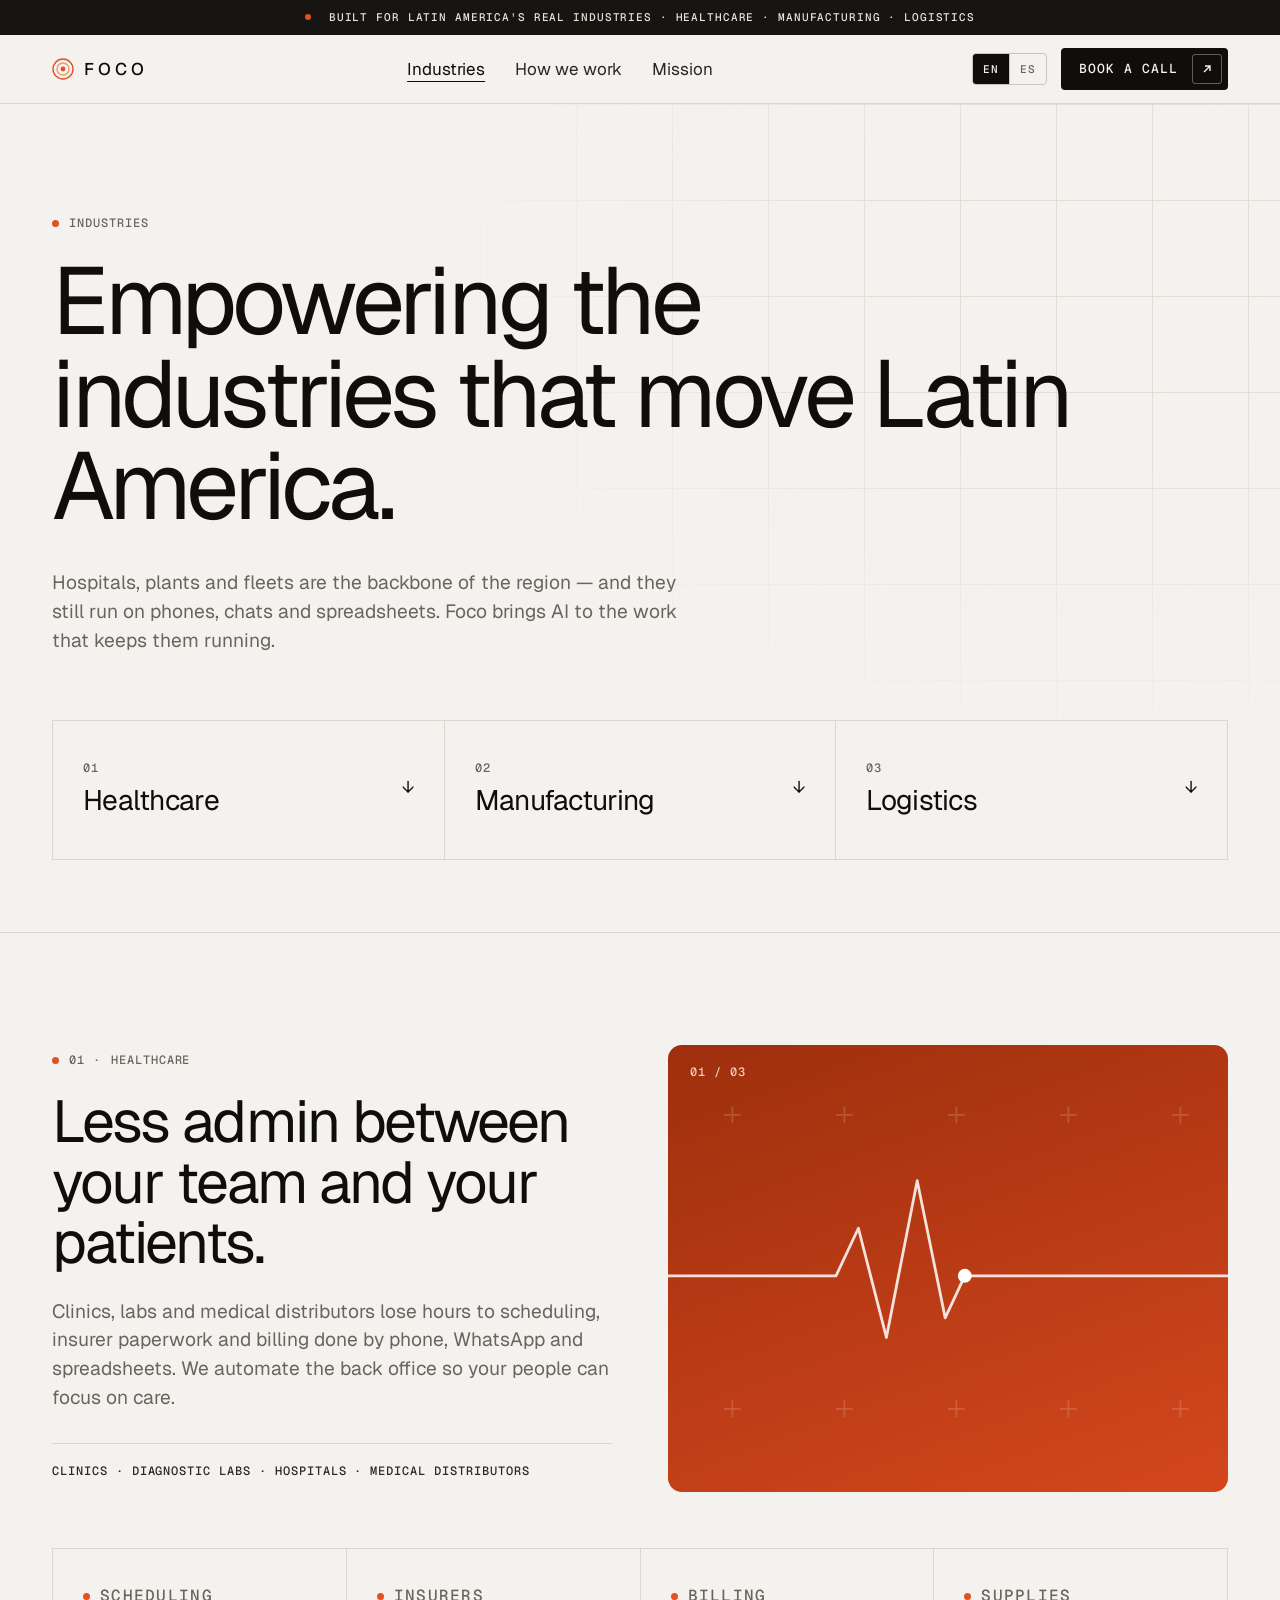
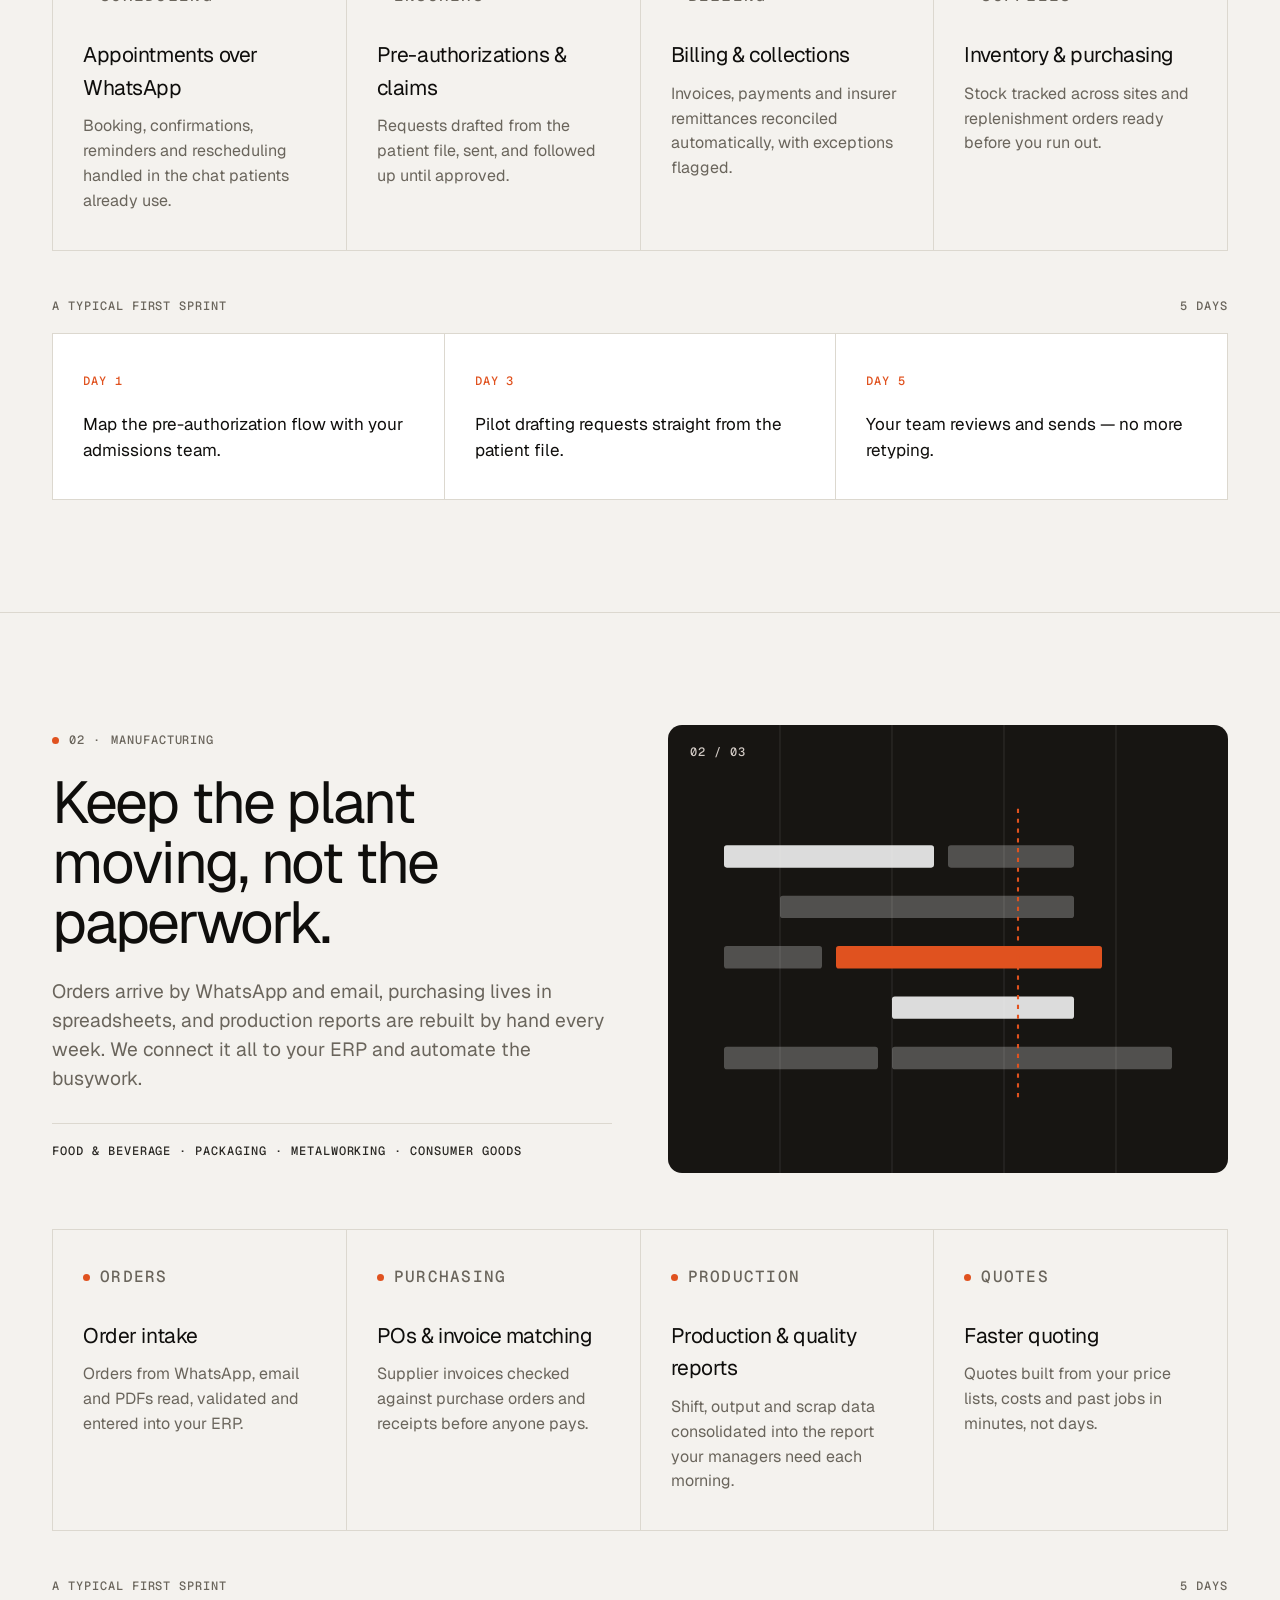
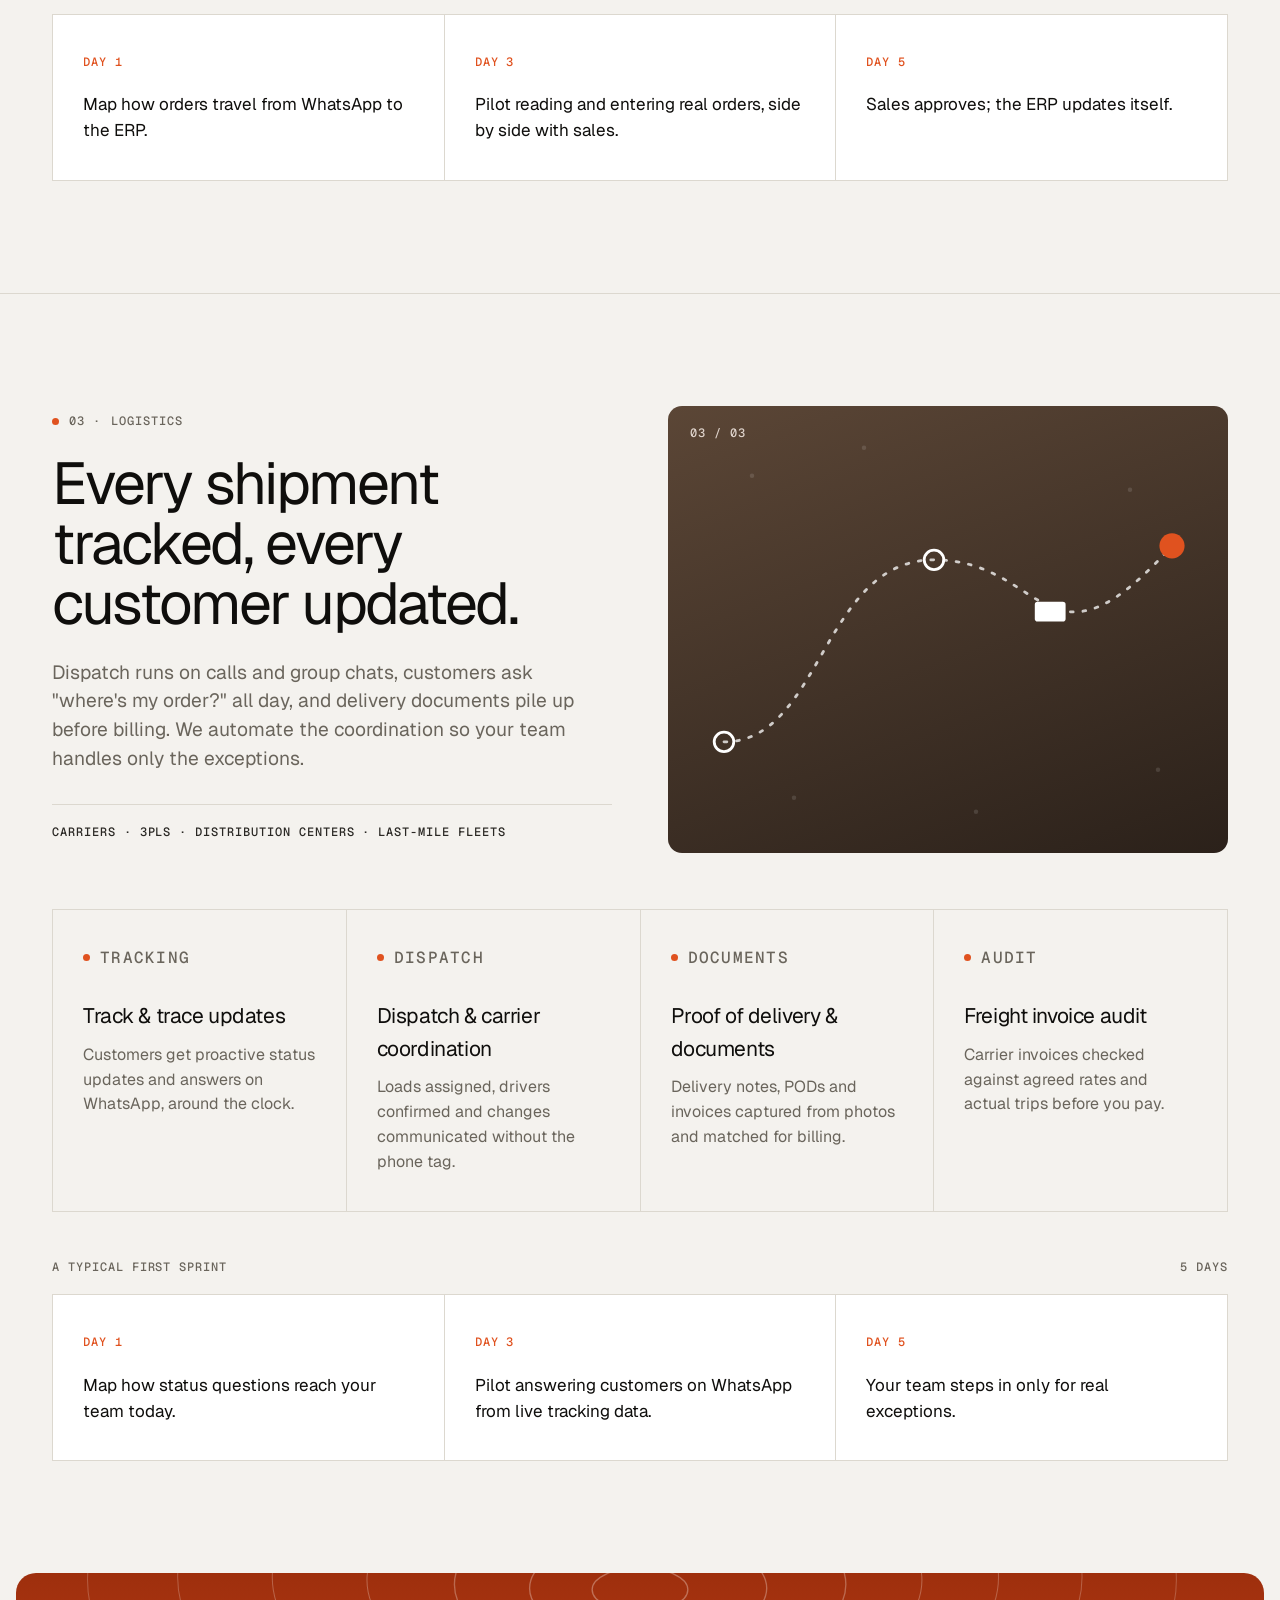
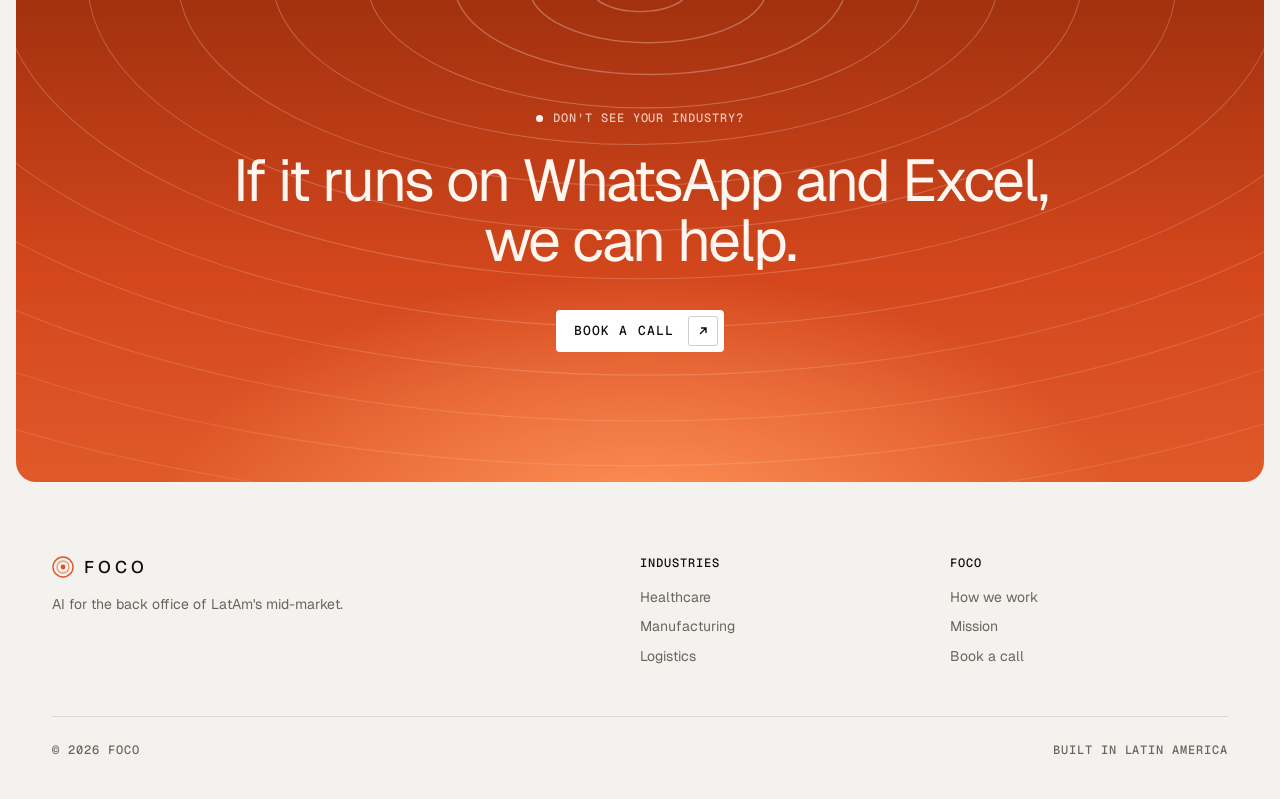
==== industries.html @ 5978b2f1 "Refine landing page design and add Industries page Co-Authored-By: Claude Opus 5.5 <noreply@anthropi" ====
<!doctype html>
<html lang="en" data-lang="en">
<head>
  <meta charset="utf-8">
  <meta name="viewport" content="width=device-width, initial-scale=1">
  <title data-en="Industries — Foco" data-es="Industrias — Foco">Industries — Foco</title>
  <meta name="description"
        data-en="Foco brings AI to the back office of LatAm's healthcare, manufacturing and logistics companies."
        data-es="Foco lleva la IA a la operación de empresas de salud, manufactura y logística en Latinoamérica."
        content="Foco brings AI to the back office of LatAm's healthcare, manufacturing and logistics companies.">
  <link rel="preconnect" href="https://fonts.googleapis.com">
  <link rel="preconnect" href="https://fonts.gstatic.com" crossorigin>
  <link href="https://fonts.googleapis.com/css2?family=Geist:wght@300;400;500;600&family=Geist+Mono:wght@400;500&display=swap" rel="stylesheet">
  <script>
    (function () {
      var lang = null;
      try { lang = localStorage.getItem("foco-lang"); } catch (e) {}
      if (lang !== "en" && lang !== "es") lang = (navigator.language || "").toLowerCase().indexOf("es") === 0 ? "es" : "en";
      document.documentElement.setAttribute("data-lang", lang);
      document.documentElement.setAttribute("lang", lang);
    })();
  </script>
  <link rel="stylesheet" href="styles.css">
  <style>
    .page-hero { position: relative; padding-block: 104px 72px; overflow: hidden; }
    .page-hero .display { max-width: 11em; margin-bottom: 36px; }
    .page-hero .lead { max-width: 34em; }

    .jump { margin-top: 64px; }
    .jump a { text-decoration: none; display: flex; justify-content: space-between; align-items: center; gap: 16px; transition: background .15s ease; }
    .jump a:hover { background: var(--surface); }
    .jump .big { font-size: clamp(22px, 2.2vw, 30px); letter-spacing: -0.025em; }
    .jump .mono { color: var(--muted); }

    .industry { padding-block: 112px; border-top: 1px solid var(--line); }
    .ind-head { display: grid; grid-template-columns: 1fr 1fr; gap: 56px; align-items: stretch; margin-bottom: 56px; }
    .ind-head .lead { margin-top: 26px; max-width: 32em; }
    .ind-head .who { margin-top: 30px; padding-top: 18px; border-top: 1px solid var(--line); color: var(--ink-2); }
    .ind-art { position: relative; min-height: 380px; border-radius: 14px; overflow: hidden; color: var(--on-brand); }
    .ind-art svg { position: absolute; inset: 0; width: 100%; height: 100%; }
    .ind-art .num { position: absolute; left: 22px; top: 18px; opacity: .8; }

    .uses-grid .cell h3 { font-size: 21px; margin-top: 30px; }

    .sprint { margin-top: 28px; }
    .sprint-title { display: flex; justify-content: space-between; align-items: baseline; gap: 16px; padding: 18px 0; color: var(--muted); }
    .sprint .cell { background: var(--surface); }
    .sprint .cell .day { color: var(--accent); }
    .sprint .cell p.step { color: var(--ink); font-size: 17px; margin-top: 18px; }

    @media (max-width: 1000px) {
      .ind-head { grid-template-columns: 1fr; gap: 36px; }
      .ind-art { min-height: 260px; }
      .industry { padding-block: 80px; }
      .page-hero { padding-block: 72px 48px; }
    }
  </style>
</head>
<body>

<div class="announce mono">
  <span class="dot" aria-hidden="true"></span>
  <span data-l="en">Built for Latin America's real industries · Healthcare · Manufacturing · Logistics</span>
  <span data-l="es">Hecho para las industrias reales de Latinoamérica · Salud · Manufactura · Logística</span>
</div>

<header class="site">
  <div class="wrap nav">
    <a class="logo" href="./" aria-label="Foco home">
      <svg width="22" height="22" viewBox="0 0 22 22" aria-hidden="true">
        <circle cx="11" cy="11" r="10" fill="none" stroke="currentColor" stroke-width="1.4"/>
        <circle cx="11" cy="11" r="6" fill="none" stroke="currentColor" stroke-width="1.4" opacity=".55"/>
        <circle cx="11" cy="11" r="2.4" fill="currentColor"/>
      </svg>
      Foco
    </a>
    <nav class="nav-links">
      <a href="industries.html" aria-current="page"><span data-l="en">Industries</span><span data-l="es">Industrias</span></a>
      <a href="./#how"><span data-l="en">How we work</span><span data-l="es">Cómo trabajamos</span></a>
      <a href="./#mission"><span data-l="en">Mission</span><span data-l="es">Misión</span></a>
    </nav>
    <div class="nav-right">
      <div class="lang" role="group" aria-label="Language / Idioma">
        <button type="button" data-set-lang="en" aria-pressed="true">EN</button>
        <button type="button" data-set-lang="es" aria-pressed="false">ES</button>
      </div>
      <a class="btn" href="#contact" data-book>
        <span data-l="en">Book a call</span><span data-l="es">Agendar</span>
        <span class="ic" aria-hidden="true"><svg width="12" height="12" viewBox="0 0 12 12"><path d="M3 9 9 3M4 3h5v5" fill="none" stroke="currentColor" stroke-width="1.4"/></svg></span>
      </a>
    </div>
  </div>
</header>

<main>

  <!-- ================= Hero ================= -->
  <section class="page-hero">
    <div class="gridbg" aria-hidden="true"></div>
    <div class="wrap" style="position:relative">
      <p class="label mono"><span data-l="en">Industries</span><span data-l="es">Industrias</span></p>
      <h1 class="display">
        <span data-l="en">Empowering the industries that move Latin America.</span>
        <span data-l="es">Potenciando las industrias que mueven Latinoamérica.</span>
      </h1>
      <p class="lead">
        <span data-l="en">Hospitals, plants and fleets are the backbone of the region — and they still run on phones, chats and spreadsheets. Foco brings AI to the work that keeps them running.</span>
        <span data-l="es">Hospitales, plantas y flotas son la columna vertebral de la región, y todavía funcionan con teléfonos, chats y planillas. Foco lleva la IA al trabajo que las mantiene en marcha.</span>
      </p>

      <nav class="cells cells-3 jump" aria-label="Industries">
        <a href="#healthcare"><span><span class="mono">01</span><br><span class="big"><span data-l="en">Healthcare</span><span data-l="es">Salud</span></span></span><span aria-hidden="true">↓</span></a>
        <a href="#manufacturing"><span><span class="mono">02</span><br><span class="big"><span data-l="en">Manufacturing</span><span data-l="es">Manufactura</span></span></span><span aria-hidden="true">↓</span></a>
        <a href="#logistics"><span><span class="mono">03</span><br><span class="big"><span data-l="en">Logistics</span><span data-l="es">Logística</span></span></span><span aria-hidden="true">↓</span></a>
      </nav>
    </div>
  </section>

  <!-- ================= 01 Healthcare ================= -->
  <section class="industry" id="healthcare">
    <div class="wrap">
      <div class="ind-head">
        <div>
          <p class="label mono">01 · <span data-l="en">Healthcare</span><span data-l="es">Salud</span></p>
          <h2 class="title">
            <span data-l="en">Less admin between your team and your patients.</span>
            <span data-l="es">Menos trámites entre tu equipo y tus pacientes.</span>
          </h2>
          <p class="lead">
            <span data-l="en">Clinics, labs and medical distributors lose hours to scheduling, insurer paperwork and billing done by phone, WhatsApp and spreadsheets. We automate the back office so your people can focus on care.</span>
            <span data-l="es">Clínicas, laboratorios y distribuidores médicos pierden horas en agendamiento, trámites con aseguradoras y facturación por teléfono, WhatsApp y planillas. Automatizamos la operación para que tu gente se enfoque en atender.</span>
          </p>
          <p class="who mono"><span data-l="en">Clinics · Diagnostic labs · Hospitals · Medical distributors</span><span data-l="es">Clínicas · Laboratorios · Hospitales · Distribuidores médicos</span></p>
        </div>
        <div class="ind-art t-ember">
          <svg viewBox="0 0 400 340" preserveAspectRatio="xMidYMid slice" aria-hidden="true">
            <g stroke="#fff" stroke-opacity=".16" stroke-width="1.2">
              <path d="M40 60h12M46 54v12M120 60h12M126 54v12M200 60h12M206 54v12M280 60h12M286 54v12M360 60h12M366 54v12"/>
              <path d="M40 270h12M46 264v12M120 270h12M126 264v12M200 270h12M206 264v12M280 270h12M286 264v12M360 270h12M366 264v12"/>
            </g>
            <path d="M0 175h120l16-34 20 78 22-112 20 98 14-30h188" fill="none" stroke="#fff" stroke-opacity=".85" stroke-width="2" stroke-linejoin="round"/>
            <circle cx="212" cy="175" r="5" fill="#fff"/>
          </svg>
          <span class="num mono">01 / 03</span>
        </div>
      </div>

      <div class="cells cells-4 uses-grid">
        <div class="cell">
          <p class="label mono"><span data-l="en">Scheduling</span><span data-l="es">Agendamiento</span></p>
          <h3><span data-l="en">Appointments over WhatsApp</span><span data-l="es">Citas por WhatsApp</span></h3>
          <p><span data-l="en">Booking, confirmations, reminders and rescheduling handled in the chat patients already use.</span><span data-l="es">Reservas, confirmaciones, recordatorios y reagendamientos en el chat que tus pacientes ya usan.</span></p>
        </div>
        <div class="cell">
          <p class="label mono"><span data-l="en">Insurers</span><span data-l="es">Aseguradoras</span></p>
          <h3><span data-l="en">Pre-authorizations &amp; claims</span><span data-l="es">Autorizaciones y reclamos</span></h3>
          <p><span data-l="en">Requests drafted from the patient file, sent, and followed up until approved.</span><span data-l="es">Solicitudes armadas desde la ficha del paciente, enviadas y con seguimiento hasta su aprobación.</span></p>
        </div>
        <div class="cell">
          <p class="label mono"><span data-l="en">Billing</span><span data-l="es">Facturación</span></p>
          <h3><span data-l="en">Billing &amp; collections</span><span data-l="es">Facturación y cobranza</span></h3>
          <p><span data-l="en">Invoices, payments and insurer remittances reconciled automatically, with exceptions flagged.</span><span data-l="es">Facturas, pagos y liquidaciones de aseguradoras conciliadas automáticamente, con las excepciones marcadas.</span></p>
        </div>
        <div class="cell">
          <p class="label mono"><span data-l="en">Supplies</span><span data-l="es">Insumos</span></p>
          <h3><span data-l="en">Inventory &amp; purchasing</span><span data-l="es">Inventario y compras</span></h3>
          <p><span data-l="en">Stock tracked across sites and replenishment orders ready before you run out.</span><span data-l="es">Stock controlado entre sedes y órdenes de reposición listas antes de quedarte sin insumos.</span></p>
        </div>
      </div>

      <div class="sprint">
        <div class="sprint-title mono"><span><span data-l="en">A typical first sprint</span><span data-l="es">Un primer sprint típico</span></span><span><span data-l="en">5 days</span><span data-l="es">5 días</span></span></div>
        <div class="cells cells-3">
          <div class="cell"><span class="day mono"><span data-l="en">Day 1</span><span data-l="es">Día 1</span></span><p class="step"><span data-l="en">Map the pre-authorization flow with your admissions team.</span><span data-l="es">Mapeamos el flujo de autorizaciones con tu equipo de admisión.</span></p></div>
          <div class="cell"><span class="day mono"><span data-l="en">Day 3</span><span data-l="es">Día 3</span></span><p class="step"><span data-l="en">Pilot drafting requests straight from the patient file.</span><span data-l="es">Piloto que arma las solicitudes directo desde la ficha.</span></p></div>
          <div class="cell"><span class="day mono"><span data-l="en">Day 5</span><span data-l="es">Día 5</span></span><p class="step"><span data-l="en">Your team reviews and sends — no more retyping.</span><span data-l="es">Tu equipo revisa y envía, sin volver a digitar.</span></p></div>
        </div>
      </div>
    </div>
  </section>

  <!-- ================= 02 Manufacturing ================= -->
  <section class="industry" id="manufacturing">
    <div class="wrap">
      <div class="ind-head">
        <div>
          <p class="label mono">02 · <span data-l="en">Manufacturing</span><span data-l="es">Manufactura</span></p>
          <h2 class="title">
            <span data-l="en">Keep the plant moving, not the paperwork.</span>
            <span data-l="es">Que se mueva la planta, no el papeleo.</span>
          </h2>
          <p class="lead">
            <span data-l="en">Orders arrive by WhatsApp and email, purchasing lives in spreadsheets, and production reports are rebuilt by hand every week. We connect it all to your ERP and automate the busywork.</span>
            <span data-l="es">Los pedidos llegan por WhatsApp y correo, las compras viven en planillas y los reportes de producción se rehacen a mano cada semana. Conectamos todo con tu ERP y automatizamos el trabajo repetitivo.</span>
          </p>
          <p class="who mono"><span data-l="en">Food &amp; beverage · Packaging · Metalworking · Consumer goods</span><span data-l="es">Alimentos y bebidas · Envases · Metalmecánica · Consumo masivo</span></p>
        </div>
        <div class="ind-art t-ink">
          <svg viewBox="0 0 400 340" preserveAspectRatio="xMidYMid slice" aria-hidden="true">
            <g stroke="#fff" stroke-opacity=".08"><path d="M80 0v340M160 0v340M240 0v340M320 0v340"/></g>
            <g fill="#fff">
              <rect x="40" y="96" width="150" height="16" rx="2" fill-opacity=".85"/>
              <rect x="200" y="96" width="90" height="16" rx="2" fill-opacity=".25"/>
              <rect x="80" y="132" width="210" height="16" rx="2" fill-opacity=".25"/>
              <rect x="40" y="168" width="70" height="16" rx="2" fill-opacity=".25"/>
              <rect x="120" y="168" width="190" height="16" rx="2" fill="#e0521f"/>
              <rect x="160" y="204" width="130" height="16" rx="2" fill-opacity=".85"/>
              <rect x="40" y="240" width="110" height="16" rx="2" fill-opacity=".25"/>
              <rect x="160" y="240" width="200" height="16" rx="2" fill-opacity=".25"/>
            </g>
            <path d="M250 70v210" stroke="#e0521f" stroke-width="1.5" stroke-dasharray="3 4"/>
          </svg>
          <span class="num mono">02 / 03</span>
        </div>
      </div>

      <div class="cells cells-4 uses-grid">
        <div class="cell">
          <p class="label mono"><span data-l="en">Orders</span><span data-l="es">Pedidos</span></p>
          <h3><span data-l="en">Order intake</span><span data-l="es">Toma de pedidos</span></h3>
          <p><span data-l="en">Orders from WhatsApp, email and PDFs read, validated and entered into your ERP.</span><span data-l="es">Pedidos de WhatsApp, correo y PDF leídos, validados e ingresados a tu ERP.</span></p>
        </div>
        <div class="cell">
          <p class="label mono"><span data-l="en">Purchasing</span><span data-l="es">Compras</span></p>
          <h3><span data-l="en">POs &amp; invoice matching</span><span data-l="es">Órdenes de compra y facturas</span></h3>
          <p><span data-l="en">Supplier invoices checked against purchase orders and receipts before anyone pays.</span><span data-l="es">Facturas de proveedores cruzadas con órdenes de compra y recepciones antes de pagar.</span></p>
        </div>
        <div class="cell">
          <p class="label mono"><span data-l="en">Production</span><span data-l="es">Producción</span></p>
          <h3><span data-l="en">Production &amp; quality reports</span><span data-l="es">Reportes de producción y calidad</span></h3>
          <p><span data-l="en">Shift, output and scrap data consolidated into the report your managers need each morning.</span><span data-l="es">Datos de turnos, producción y mermas consolidados en el reporte que tus gerentes necesitan cada mañana.</span></p>
        </div>
        <div class="cell">
          <p class="label mono"><span data-l="en">Quotes</span><span data-l="es">Cotizaciones</span></p>
          <h3><span data-l="en">Faster quoting</span><span data-l="es">Cotizaciones más rápidas</span></h3>
          <p><span data-l="en">Quotes built from your price lists, costs and past jobs in minutes, not days.</span><span data-l="es">Cotizaciones armadas con tus listas de precios, costos y trabajos anteriores en minutos, no días.</span></p>
        </div>
      </div>

      <div class="sprint">
        <div class="sprint-title mono"><span><span data-l="en">A typical first sprint</span><span data-l="es">Un primer sprint típico</span></span><span><span data-l="en">5 days</span><span data-l="es">5 días</span></span></div>
        <div class="cells cells-3">
          <div class="cell"><span class="day mono"><span data-l="en">Day 1</span><span data-l="es">Día 1</span></span><p class="step"><span data-l="en">Map how orders travel from WhatsApp to the ERP.</span><span data-l="es">Mapeamos cómo viajan los pedidos de WhatsApp al ERP.</span></p></div>
          <div class="cell"><span class="day mono"><span data-l="en">Day 3</span><span data-l="es">Día 3</span></span><p class="step"><span data-l="en">Pilot reading and entering real orders, side by side with sales.</span><span data-l="es">Piloto leyendo e ingresando pedidos reales, junto al equipo comercial.</span></p></div>
          <div class="cell"><span class="day mono"><span data-l="en">Day 5</span><span data-l="es">Día 5</span></span><p class="step"><span data-l="en">Sales approves; the ERP updates itself.</span><span data-l="es">Ventas aprueba y el ERP se actualiza solo.</span></p></div>
        </div>
      </div>
    </div>
  </section>

  <!-- ================= 03 Logistics ================= -->
  <section class="industry" id="logistics">
    <div class="wrap">
      <div class="ind-head">
        <div>
          <p class="label mono">03 · <span data-l="en">Logistics</span><span data-l="es">Logística</span></p>
          <h2 class="title">
            <span data-l="en">Every shipment tracked, every customer updated.</span>
            <span data-l="es">Cada envío con seguimiento, cada cliente informado.</span>
          </h2>
          <p class="lead">
            <span data-l="en">Dispatch runs on calls and group chats, customers ask "where's my order?" all day, and delivery documents pile up before billing. We automate the coordination so your team handles only the exceptions.</span>
            <span data-l="es">El despacho funciona con llamadas y grupos de chat, los clientes preguntan todo el día «¿dónde está mi pedido?» y los documentos de entrega se acumulan antes de facturar. Automatizamos la coordinación para que tu equipo se ocupe solo de las excepciones.</span>
          </p>
          <p class="who mono"><span data-l="en">Carriers · 3PLs · Distribution centers · Last-mile fleets</span><span data-l="es">Transportistas · Operadores 3PL · Centros de distribución · Última milla</span></p>
        </div>
        <div class="ind-art t-sand">
          <svg viewBox="0 0 400 340" preserveAspectRatio="xMidYMid slice" aria-hidden="true">
            <g fill="#fff" fill-opacity=".12">
              <circle cx="60" cy="60" r="1.6"/><circle cx="140" cy="40" r="1.6"/><circle cx="330" cy="70" r="1.6"/><circle cx="90" cy="290" r="1.6"/><circle cx="350" cy="270" r="1.6"/><circle cx="220" cy="300" r="1.6"/>
            </g>
            <path d="M40 250C110 250 110 120 190 120S270 210 360 110" fill="none" stroke="#fff" stroke-opacity=".75" stroke-width="2" stroke-dasharray="2 7" stroke-linecap="round"/>
            <circle cx="40" cy="250" r="7" fill="none" stroke="#fff" stroke-width="2"/>
            <circle cx="190" cy="120" r="7" fill="none" stroke="#fff" stroke-width="2"/>
            <circle cx="360" cy="110" r="9" fill="#e0521f"/>
            <rect x="262" y="150" width="22" height="14" rx="2" fill="#fff"/>
          </svg>
          <span class="num mono">03 / 03</span>
        </div>
      </div>

      <div class="cells cells-4 uses-grid">
        <div class="cell">
          <p class="label mono"><span data-l="en">Tracking</span><span data-l="es">Seguimiento</span></p>
          <h3><span data-l="en">Track &amp; trace updates</span><span data-l="es">Seguimiento de envíos</span></h3>
          <p><span data-l="en">Customers get proactive status updates and answers on WhatsApp, around the clock.</span><span data-l="es">Tus clientes reciben avisos de estado y respuestas por WhatsApp, a toda hora.</span></p>
        </div>
        <div class="cell">
          <p class="label mono"><span data-l="en">Dispatch</span><span data-l="es">Despacho</span></p>
          <h3><span data-l="en">Dispatch &amp; carrier coordination</span><span data-l="es">Despacho y coordinación</span></h3>
          <p><span data-l="en">Loads assigned, drivers confirmed and changes communicated without the phone tag.</span><span data-l="es">Cargas asignadas, conductores confirmados y cambios comunicados sin perseguir a nadie por teléfono.</span></p>
        </div>
        <div class="cell">
          <p class="label mono"><span data-l="en">Documents</span><span data-l="es">Documentos</span></p>
          <h3><span data-l="en">Proof of delivery &amp; documents</span><span data-l="es">Comprobantes y documentos</span></h3>
          <p><span data-l="en">Delivery notes, PODs and invoices captured from photos and matched for billing.</span><span data-l="es">Guías, comprobantes de entrega y facturas capturados desde fotos y cruzados para facturar.</span></p>
        </div>
        <div class="cell">
          <p class="label mono"><span data-l="en">Audit</span><span data-l="es">Auditoría</span></p>
          <h3><span data-l="en">Freight invoice audit</span><span data-l="es">Auditoría de fletes</span></h3>
          <p><span data-l="en">Carrier invoices checked against agreed rates and actual trips before you pay.</span><span data-l="es">Facturas de transportistas revisadas contra tarifas acordadas y viajes reales antes de pagar.</span></p>
        </div>
      </div>

      <div class="sprint">
        <div class="sprint-title mono"><span><span data-l="en">A typical first sprint</span><span data-l="es">Un primer sprint típico</span></span><span><span data-l="en">5 days</span><span data-l="es">5 días</span></span></div>
        <div class="cells cells-3">
          <div class="cell"><span class="day mono"><span data-l="en">Day 1</span><span data-l="es">Día 1</span></span><p class="step"><span data-l="en">Map how status questions reach your team today.</span><span data-l="es">Mapeamos cómo llegan hoy las consultas de estado a tu equipo.</span></p></div>
          <div class="cell"><span class="day mono"><span data-l="en">Day 3</span><span data-l="es">Día 3</span></span><p class="step"><span data-l="en">Pilot answering customers on WhatsApp from live tracking data.</span><span data-l="es">Piloto respondiendo a clientes por WhatsApp con datos de seguimiento en vivo.</span></p></div>
          <div class="cell"><span class="day mono"><span data-l="en">Day 5</span><span data-l="es">Día 5</span></span><p class="step"><span data-l="en">Your team steps in only for real exceptions.</span><span data-l="es">Tu equipo solo interviene en las excepciones reales.</span></p></div>
        </div>
      </div>
    </div>
  </section>

  <!-- ================= CTA ================= -->
  <div class="closing">
    <section class="stage" id="contact">
      <svg class="contours" viewBox="0 0 1200 700" preserveAspectRatio="xMidYMin slice" aria-hidden="true" data-contours="600,10"></svg>
      <div class="wrap closing-inner">
        <p class="label mono"><span data-l="en">Don't see your industry?</span><span data-l="es">¿No ves tu industria?</span></p>
        <h2 class="title">
          <span data-l="en">If it runs on WhatsApp and Excel, we can help.</span>
          <span data-l="es">Si funciona con WhatsApp y Excel, podemos ayudar.</span>
        </h2>
        <a class="btn btn-light" href="#contact" data-book>
          <span data-l="en">Book a call</span><span data-l="es">Agenda una llamada</span>
          <span class="ic" aria-hidden="true"><svg width="12" height="12" viewBox="0 0 12 12"><path d="M3 9 9 3M4 3h5v5" fill="none" stroke="currentColor" stroke-width="1.4"/></svg></span>
        </a>
      </div>
    </section>
  </div>
</main>

<footer class="site">
  <div class="wrap">
    <div class="foot-grid">
      <div>
        <a class="logo" href="./" aria-label="Foco home">
          <svg width="22" height="22" viewBox="0 0 22 22" aria-hidden="true"><circle cx="11" cy="11" r="10" fill="none" stroke="currentColor" stroke-width="1.4"/><circle cx="11" cy="11" r="6" fill="none" stroke="currentColor" stroke-width="1.4" opacity=".55"/><circle cx="11" cy="11" r="2.4" fill="currentColor"/></svg>
          <span style="color:var(--ink)">Foco</span>
        </a>
        <p><span data-l="en">AI for the back office of LatAm's mid-market.</span><span data-l="es">IA para la operación de la empresa mediana latinoamericana.</span></p>
      </div>
      <div>
        <h4 class="mono"><span data-l="en">Industries</span><span data-l="es">Industrias</span></h4>
        <ul>
          <li><a href="#healthcare"><span data-l="en">Healthcare</span><span data-l="es">Salud</span></a></li>
          <li><a href="#manufacturing"><span data-l="en">Manufacturing</span><span data-l="es">Manufactura</span></a></li>
          <li><a href="#logistics"><span data-l="en">Logistics</span><span data-l="es">Logística</span></a></li>
        </ul>
      </div>
      <div>
        <h4 class="mono">Foco</h4>
        <ul>
          <li><a href="./#how"><span data-l="en">How we work</span><span data-l="es">Cómo trabajamos</span></a></li>
          <li><a href="./#mission"><span data-l="en">Mission</span><span data-l="es">Misión</span></a></li>
          <li><a href="#contact" data-book><span data-l="en">Book a call</span><span data-l="es">Agendar llamada</span></a></li>
        </ul>
      </div>
    </div>
    <div class="foot-bottom mono">
      <span>© <span id="year">2026</span> Foco</span>
      <span><span data-l="en">Built in Latin America</span><span data-l="es">Hecho en Latinoamérica</span></span>
    </div>
  </div>
</footer>

<script src="site.js"></script>
</body>
</html>
---- styles.css ----
/* ==========================================================================
   Foco — shared styles
   ========================================================================== */

:root {
  --bg: #f4f2ee;
  --bg-2: #ebe8e2;
  --surface: #ffffff;
  --ink: #0f0e0c;
  --ink-2: #2a2824;
  --muted: #6a655c;
  --faint: #a9a399;
  --line: #dcd8cf;
  --line-strong: #c9c4b9;
  --accent: #e0521f;
  --ok: #1f8a5b;
  --pilot: #b7791f;

  /* Brand band — identical in light and dark */
  --brand: #d4471d;
  --brand-deep: #9e2f0d;
  --brand-glow: #ff9157;
  --on-brand: #fff6f0;
  --on-brand-muted: rgba(255, 246, 240, 0.76);

  --tile-ink: #171512;
  --tile-sand: #d9cfc0;

  --max: 1240px;
  --radius: 20px;
  --mono: "Geist Mono", ui-monospace, SFMono-Regular, Menlo, monospace;
  --sans: "Geist", system-ui, -apple-system, "Segoe UI", sans-serif;
}
@media (prefers-color-scheme: dark) {
  :root:not([data-theme="light"]) {
    --bg: #0d0c0b;
    --bg-2: #161513;
    --surface: #181715;
    --ink: #f3f0ea;
    --ink-2: #d6d1c8;
    --muted: #a19b90;
    --faint: #6a655c;
    --line: #2a2825;
    --line-strong: #3a3733;
    --accent: #ff6a3d;
    --ok: #4cc38a;
    --pilot: #e0a64a;
    --tile-sand: #3a332b;
  }
}
:root[data-theme="dark"] {
  --bg: #0d0c0b;
  --bg-2: #161513;
  --surface: #181715;
  --ink: #f3f0ea;
  --ink-2: #d6d1c8;
  --muted: #a19b90;
  --faint: #6a655c;
  --line: #2a2825;
  --line-strong: #3a3733;
  --accent: #ff6a3d;
  --ok: #4cc38a;
  --pilot: #e0a64a;
  --tile-sand: #3a332b;
}

/* Language switching: show only the active language. */
html[data-lang="en"] [data-l="es"],
html[data-lang="es"] [data-l="en"] { display: none !important; }

* { box-sizing: border-box; }
html { -webkit-text-size-adjust: 100%; scroll-behavior: smooth; scroll-padding-top: 80px; }
@media (prefers-reduced-motion: reduce) { html { scroll-behavior: auto; } }
body {
  margin: 0;
  background: var(--bg);
  color: var(--ink);
  font-family: var(--sans);
  font-size: 17px;
  line-height: 1.55;
  -webkit-font-smoothing: antialiased;
  text-rendering: optimizeLegibility;
}
a { color: inherit; }
img, svg { display: block; }
.wrap { max-width: var(--max); margin: 0 auto; padding-inline: 32px; }
a:focus-visible, button:focus-visible { outline: 2px solid var(--accent); outline-offset: 3px; }

/* ---------- Type primitives ---------- */
.mono {
  font-family: var(--mono); font-size: 12px; font-weight: 500;
  letter-spacing: 0.08em; text-transform: uppercase;
}
.label { display: inline-flex; align-items: center; gap: 10px; color: var(--muted); margin: 0 0 22px; }
.label::before { content: ""; width: 7px; height: 7px; border-radius: 50%; background: var(--accent); flex-shrink: 0; }
.display {
  font-weight: 400; letter-spacing: -0.045em; line-height: 0.98;
  font-size: clamp(46px, 7.4vw, 104px); margin: 0;
}
h2.title {
  font-weight: 400; letter-spacing: -0.035em; line-height: 1.02;
  font-size: clamp(34px, 4.6vw, 62px); margin: 0;
}
.lead { font-size: clamp(17px, 1.5vw, 20px); color: var(--muted); line-height: 1.5; margin: 0; }

/* ---------- Buttons ---------- */
.btn {
  display: inline-flex; align-items: center; gap: 14px;
  font-family: var(--mono); font-size: 13px; font-weight: 500; letter-spacing: 0.08em; text-transform: uppercase;
  text-decoration: none; white-space: nowrap;
  background: var(--ink); color: var(--bg);
  padding: 6px 6px 6px 18px; border-radius: 4px;
  transition: background .15s ease, transform .15s ease;
}
.btn .ic {
  display: grid; place-items: center; width: 30px; height: 30px; border-radius: 3px;
  border: 1px solid color-mix(in srgb, var(--bg) 35%, transparent);
}
.btn:hover { transform: translateY(-1px); }
.btn-light { background: #fff; color: #0f0e0c; }
.btn-light .ic { border-color: rgba(15, 14, 12, .2); }
.btn-ghost {
  background: transparent; color: var(--ink); border: 1px solid var(--line-strong);
  padding: 11px 18px;
}
.btn-ghost:hover { border-color: var(--ink); }
@media (prefers-reduced-motion: reduce) { .btn { transition: none; } }

/* ---------- Announcement + header ---------- */
.announce { background: var(--tile-ink); color: #e9e4db; text-align: center; padding: 9px 16px; font-size: 11px; }
.announce .dot { display: inline-block; width: 6px; height: 6px; border-radius: 50%; background: var(--accent); margin-right: 10px; vertical-align: 1px; }

header.site {
  position: sticky; top: 0; z-index: 50;
  background: color-mix(in srgb, var(--bg) 86%, transparent);
  backdrop-filter: saturate(1.4) blur(12px); -webkit-backdrop-filter: saturate(1.4) blur(12px);
  border-bottom: 1px solid var(--line);
}
.nav { display: flex; align-items: center; justify-content: space-between; height: 68px; gap: 20px; }
.logo { display: flex; align-items: center; gap: 10px; text-decoration: none; font-weight: 500; font-size: 17px; letter-spacing: 0.24em; text-transform: uppercase; }
.logo svg { color: var(--accent); flex-shrink: 0; }
.nav-links { display: flex; gap: 30px; }
.nav-links a { text-decoration: none; color: var(--ink-2); }
.nav-links a:hover, .nav-links a[aria-current="page"] { color: var(--ink); }
.nav-links a[aria-current="page"] { text-decoration: underline; text-underline-offset: 6px; text-decoration-thickness: 1px; }
.nav-right { display: flex; align-items: center; gap: 14px; }
.lang { display: inline-flex; border: 1px solid var(--line-strong); border-radius: 4px; overflow: hidden; }
.lang button {
  font-family: var(--mono); font-size: 11px; font-weight: 500; letter-spacing: .08em;
  border: 0; background: transparent; color: var(--muted); padding: 8px 10px; cursor: pointer;
}
.lang button + button { border-left: 1px solid var(--line-strong); }
.lang button[aria-pressed="true"] { background: var(--ink); color: var(--bg); }

/* ---------- Hairline grid background ---------- */
.gridbg {
  position: absolute; inset: 0; pointer-events: none;
  background-image:
    linear-gradient(to right, var(--line) 1px, transparent 1px),
    linear-gradient(to bottom, var(--line) 1px, transparent 1px);
  background-size: 96px 96px;
  -webkit-mask-image: radial-gradient(ellipse 70% 80% at 85% 20%, #000 20%, transparent 75%);
          mask-image: radial-gradient(ellipse 70% 80% at 85% 20%, #000 20%, transparent 75%);
  opacity: .8;
}

/* ---------- Brand stage (ember panel with contours) ---------- */
.stage {
  position: relative; overflow: hidden; isolation: isolate;
  border-radius: var(--radius);
  color: var(--on-brand);
  background:
    radial-gradient(55% 70% at 50% 108%, var(--brand-glow) 0%, transparent 70%),
    linear-gradient(180deg, var(--brand-deep) 0%, var(--brand) 60%, #e05a29 100%);
}
.contours { position: absolute; inset: 0; width: 100%; height: 100%; pointer-events: none; z-index: -1; }
.contours ellipse { fill: none; stroke: var(--on-brand); }
.focal { animation: breathe 6s ease-in-out infinite; }
@keyframes breathe { 50% { opacity: .5; transform: scale(1.05); } }
@media (prefers-reduced-motion: reduce) { .focal { animation: none; } }

/* ---------- Product window mock ---------- */
.window {
  background: var(--surface); color: var(--ink);
  border: 1px solid var(--line); border-radius: 14px;
  box-shadow: 0 40px 80px -30px rgba(40, 12, 0, .45), 0 2px 0 rgba(0,0,0,.03);
  overflow: hidden; text-align: left;
}
.win-bar { display: flex; align-items: center; gap: 7px; padding: 11px 14px; border-bottom: 1px solid var(--line); background: var(--bg-2); }
.win-bar i { width: 9px; height: 9px; border-radius: 50%; background: var(--line-strong); display: block; }
.win-bar .mono { margin-left: 10px; color: var(--muted); font-size: 11px; }
.win-body { display: grid; grid-template-columns: 160px 1fr; min-height: 330px; }
.win-side { border-right: 1px solid var(--line); padding: 14px 10px; font-size: 13px; color: var(--muted); }
.win-side div { padding: 7px 10px; border-radius: 6px; }
.win-side .on { background: var(--bg-2); color: var(--ink); font-weight: 500; }
.win-main { padding: 18px 20px; }
.win-title { display: flex; justify-content: space-between; align-items: baseline; gap: 12px; margin-bottom: 14px; }
.win-title b { font-weight: 500; font-size: 15px; }
.win-title .mono { color: var(--faint); font-size: 10.5px; }
.proc { border: 1px solid var(--line); border-radius: 10px; padding: 13px 14px; margin-bottom: 9px; }
.proc-head { display: flex; justify-content: space-between; align-items: center; gap: 10px; font-size: 14px; font-weight: 500; }
.flow { display: flex; align-items: center; gap: 6px; flex-wrap: wrap; margin-top: 9px; font-size: 12px; color: var(--muted); }
.flow > span { border: 1px solid var(--line); border-radius: 5px; padding: 2px 8px; background: var(--bg); }
.flow em { font-style: normal; color: var(--faint); }
.badge { font-family: var(--mono); font-size: 10px; font-weight: 500; letter-spacing: .06em; text-transform: uppercase; padding: 3px 8px; border-radius: 4px; white-space: nowrap; }
.b-auto { color: var(--ok); background: color-mix(in srgb, var(--ok) 12%, transparent); }
.b-pilot { color: var(--pilot); background: color-mix(in srgb, var(--pilot) 14%, transparent); }
.b-map { color: var(--muted); background: var(--bg-2); }

/* ---------- Sections ---------- */
.section { padding-block: 120px; }
.section-head { display: grid; grid-template-columns: 1.1fr 0.9fr; gap: 48px; align-items: end; margin-bottom: 64px; }
.section-head .lead { max-width: 30em; }
.rule { border: 0; border-top: 1px solid var(--line); margin: 0; }

/* Hairline cell grid (HappyRobot-style) */
.cells { display: grid; border-top: 1px solid var(--line); border-left: 1px solid var(--line); }
.cells > * { border-right: 1px solid var(--line); border-bottom: 1px solid var(--line); padding: 32px 30px 36px; }
.cells-3 { grid-template-columns: repeat(3, 1fr); }
.cells-4 { grid-template-columns: repeat(4, 1fr); }
.cell h3 { font-weight: 400; font-size: 24px; letter-spacing: -0.02em; margin: 38px 0 10px; }
.cell p { color: var(--muted); margin: 0; font-size: 16px; }
.cell .label { margin: 0; }
.cell .foot { margin-top: 26px; color: var(--ink); }

.stat { padding: 28px 30px 30px !important; }
.stat b { display: block; font-weight: 400; font-size: clamp(36px, 4vw, 54px); letter-spacing: -0.04em; line-height: 1; margin-bottom: 16px; }
.stat .mono { color: var(--muted); }

/* ---------- Industry tiles ---------- */
.tiles { display: grid; grid-template-columns: repeat(3, 1fr); gap: 16px; }
.tile { text-decoration: none; display: block; }
.tile-art {
  position: relative; aspect-ratio: 4 / 3.4; border-radius: 12px; overflow: hidden;
  color: var(--on-brand); padding: 18px 20px;
  display: flex; flex-direction: column; justify-content: space-between;
}
.tile-art svg.art { position: absolute; inset: 0; width: 100%; height: 100%; }
.tile-art > * { position: relative; }
.tile-art .num { opacity: .8; }
.tile-art .name { font-size: clamp(26px, 2.4vw, 34px); letter-spacing: -0.03em; font-weight: 400; display: flex; justify-content: space-between; align-items: end; }
.tile-art .name .ic { width: 30px; height: 30px; display: grid; place-items: center; border: 1px solid rgba(255,255,255,.4); border-radius: 3px; transition: background .15s ease; }
.tile:hover .tile-art .name .ic { background: rgba(255,255,255,.16); }
.tile .uses { margin-top: 14px; color: var(--muted); }
.t-ember { background: linear-gradient(160deg, var(--brand-deep), var(--brand)); }
.t-ink { background: var(--tile-ink); }
.t-sand { background: #b9532a; background: linear-gradient(160deg, #5b4636, #2b211a); }

/* ---------- Closing CTA band ---------- */
.closing { padding: 0 16px 16px; }
.closing .stage { text-align: center; }
.closing-inner { padding-block: 130px; }
.closing h2 { max-width: 15em; margin: 0 auto 40px; }
.closing .label { color: var(--on-brand-muted); }
.closing .label::before { background: var(--on-brand); }

/* ---------- Footer ---------- */
footer.site { padding-block: 56px 40px; color: var(--muted); font-size: 14px; }
.foot-grid { display: grid; grid-template-columns: 2fr 1fr 1fr; gap: 32px; padding-bottom: 48px; border-bottom: 1px solid var(--line); }
.foot-grid p { margin: 14px 0 0; max-width: 26em; }
.foot-grid h4 { margin: 0 0 14px; color: var(--ink); }
.foot-grid ul { list-style: none; padding: 0; margin: 0; display: grid; gap: 8px; }
.foot-grid a { text-decoration: none; }
.foot-grid a:hover { color: var(--ink); }
.foot-bottom { display: flex; justify-content: space-between; gap: 16px; flex-wrap: wrap; padding-top: 24px; }

/* ---------- Responsive ---------- */
@media (max-width: 1000px) {
  .section { padding-block: 88px; }
  .section-head { grid-template-columns: 1fr; gap: 20px; margin-bottom: 44px; }
  .cells-3, .tiles { grid-template-columns: 1fr; }
  .cells-4 { grid-template-columns: repeat(2, 1fr); }
  .foot-grid { grid-template-columns: 1fr 1fr; }
  .foot-grid > :first-child { grid-column: 1 / -1; }
  .nav-links { gap: 20px; }
}
@media (max-width: 760px) {
  .nav-links { display: none; }
  .nav .btn { display: none; }
}
@media (max-width: 640px) {
  .wrap { padding-inline: 16px; }
  .cells > * { padding: 26px 20px 28px; }
  .cells-4 { grid-template-columns: 1fr 1fr; }
  .cells-4.uses-grid { grid-template-columns: 1fr; }
  .cells > * { min-width: 0; }
  .stat { padding: 22px 18px !important; }
  .win-body { grid-template-columns: 1fr; }
  .win-side { display: none; }
  .closing { padding: 0 8px 8px; }
  .closing-inner { padding-block: 96px; }
  .tile-art { aspect-ratio: 4 / 3; }
}
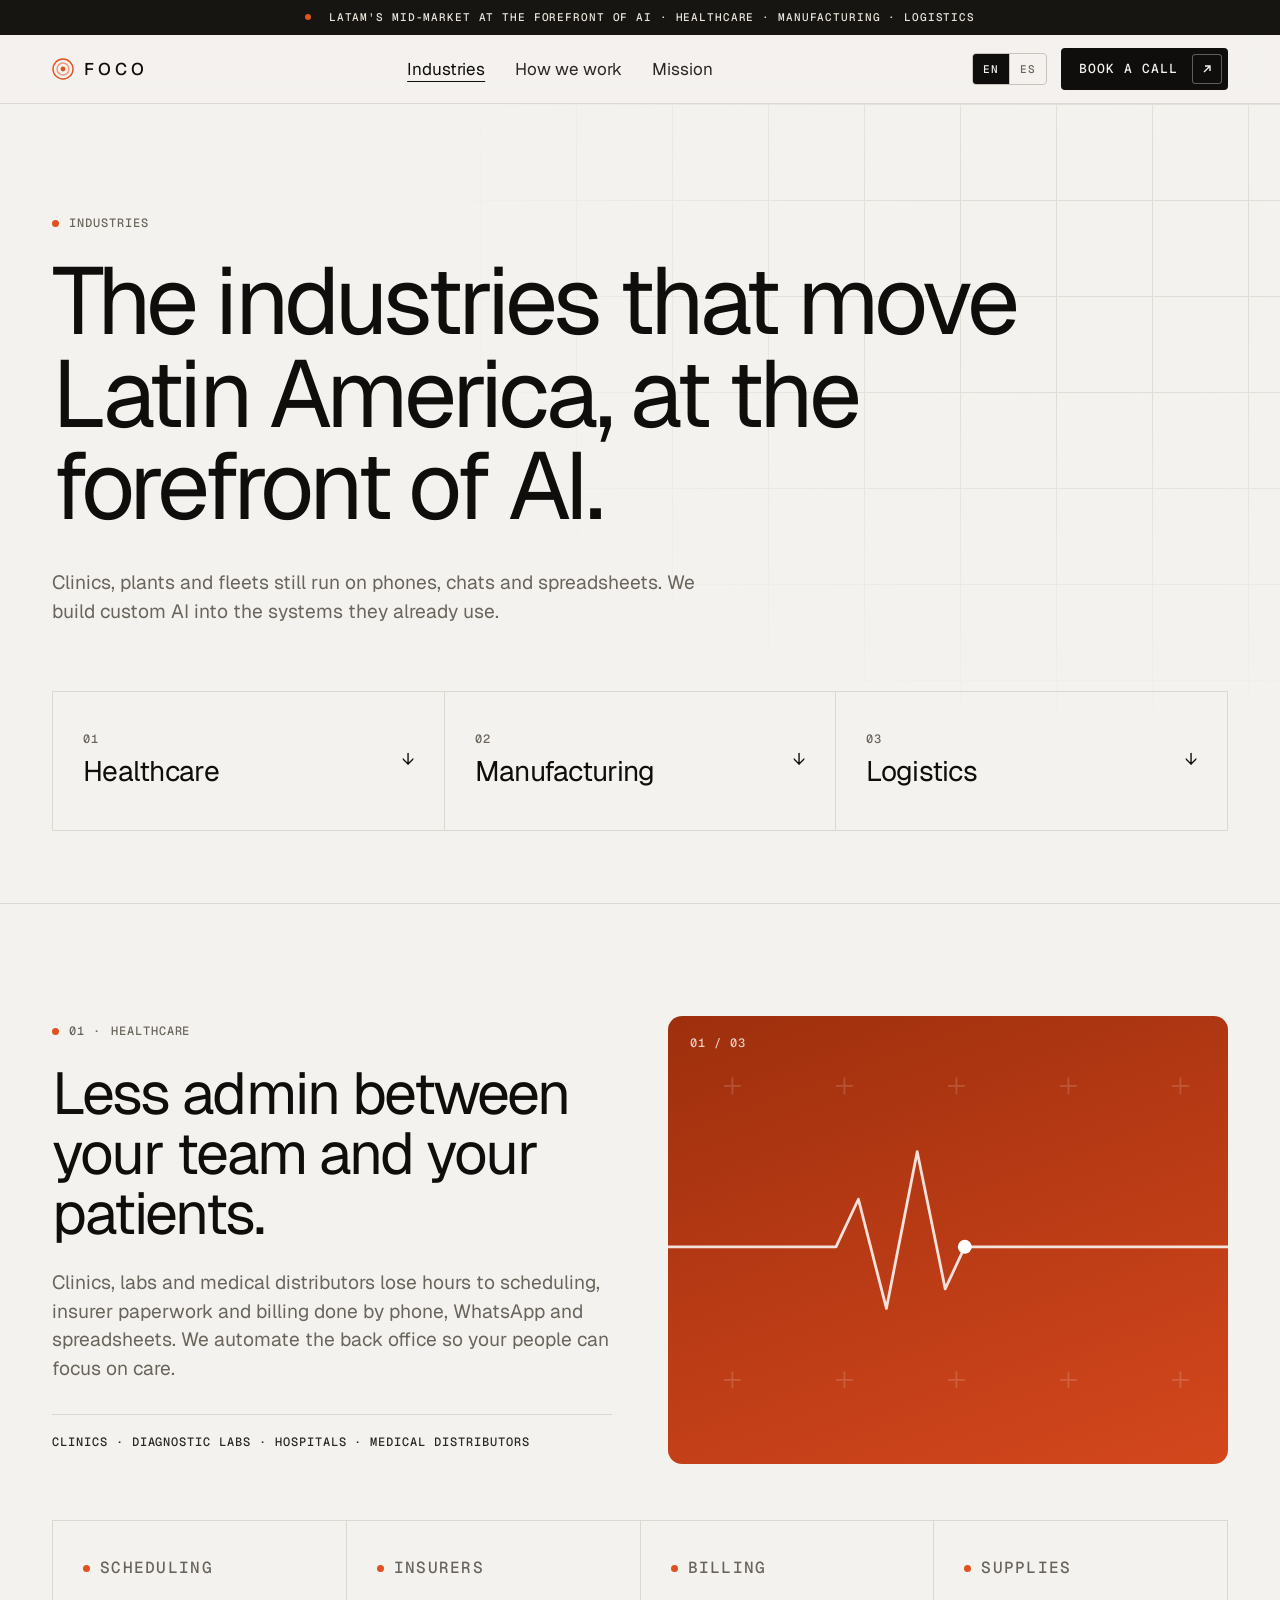
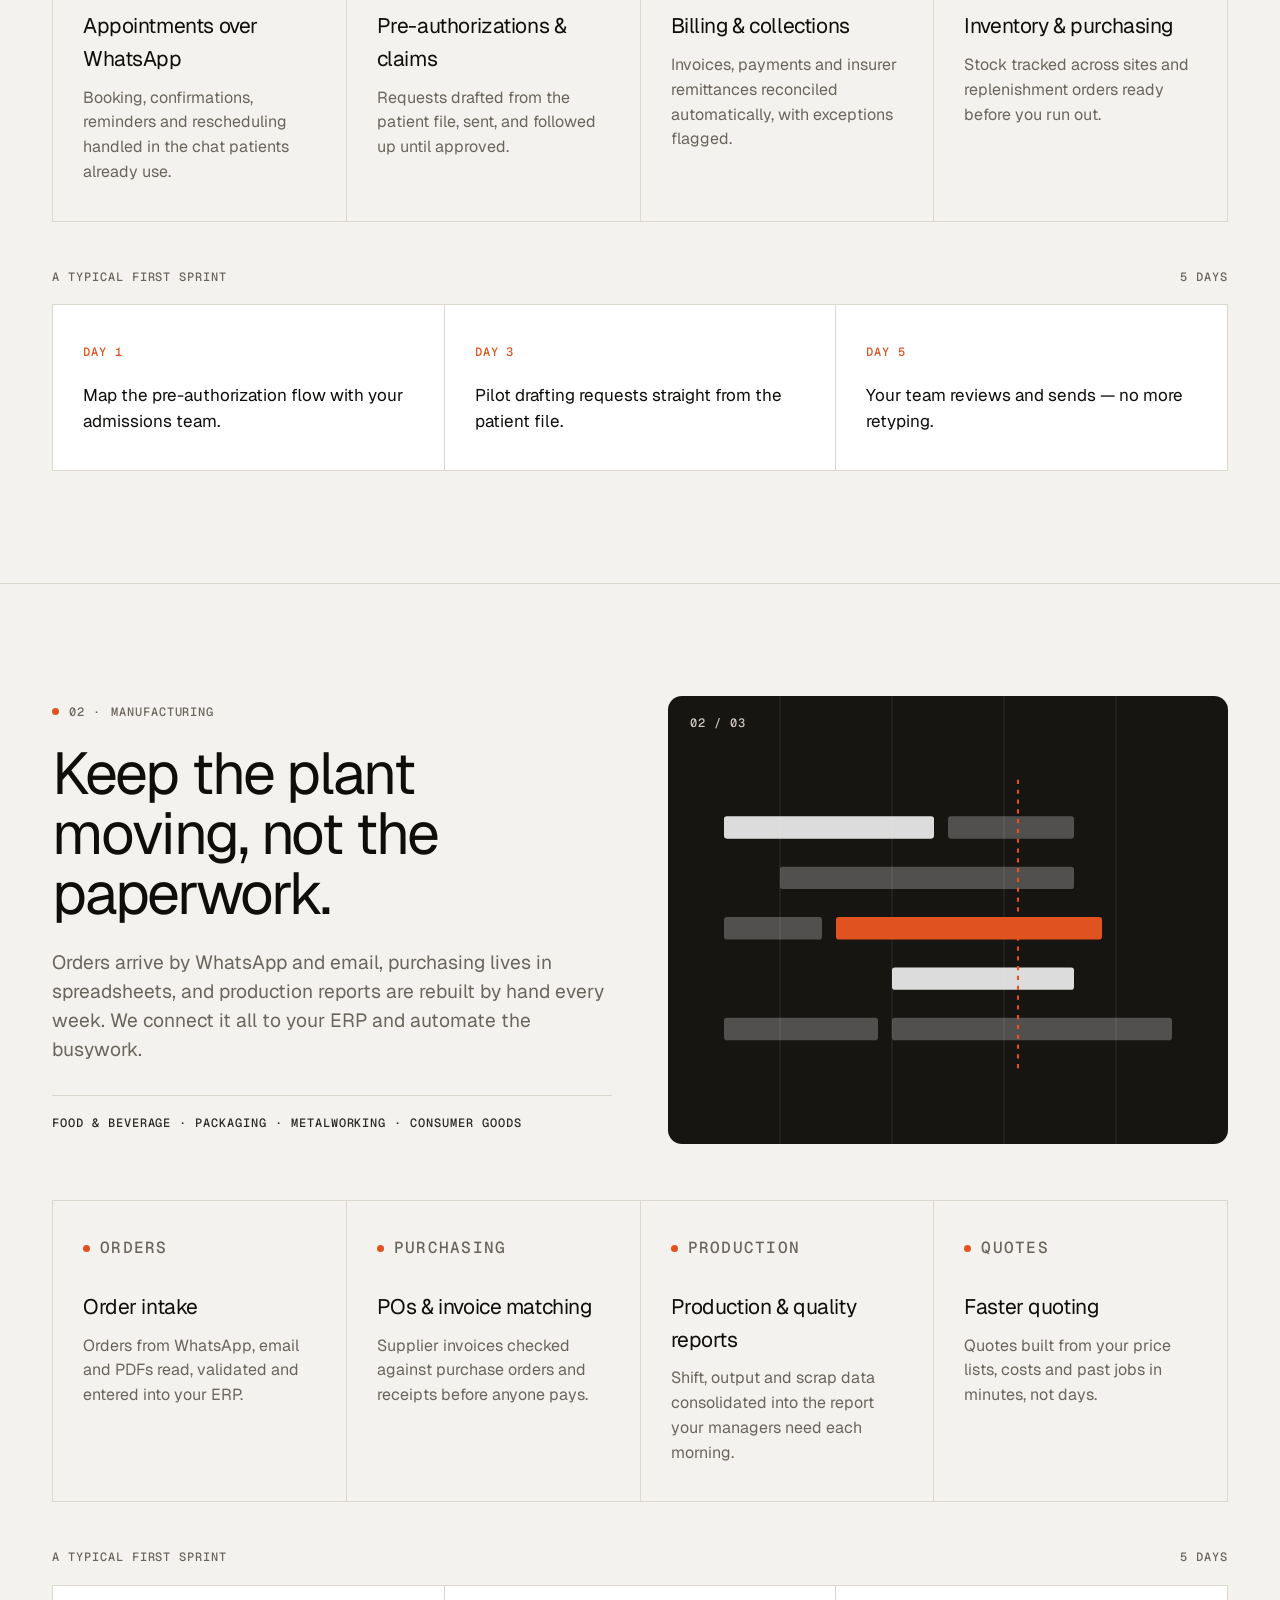
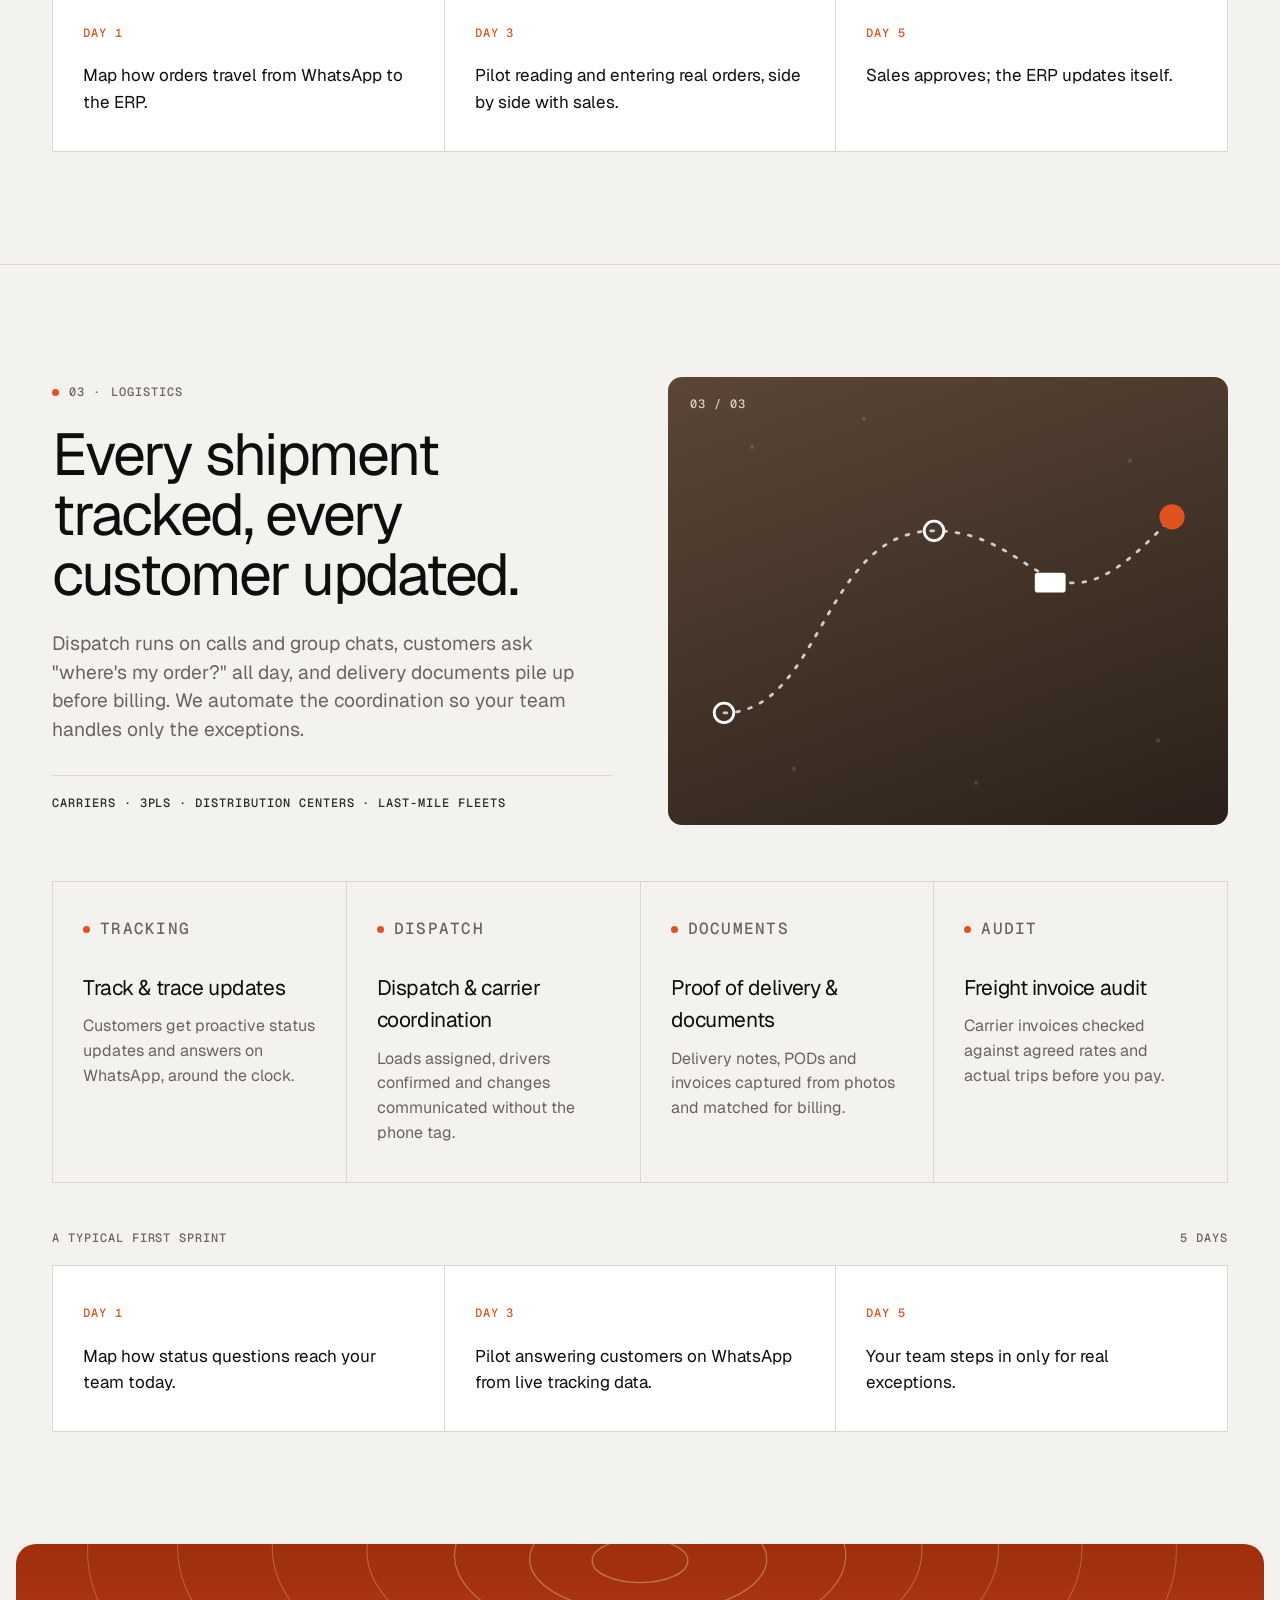
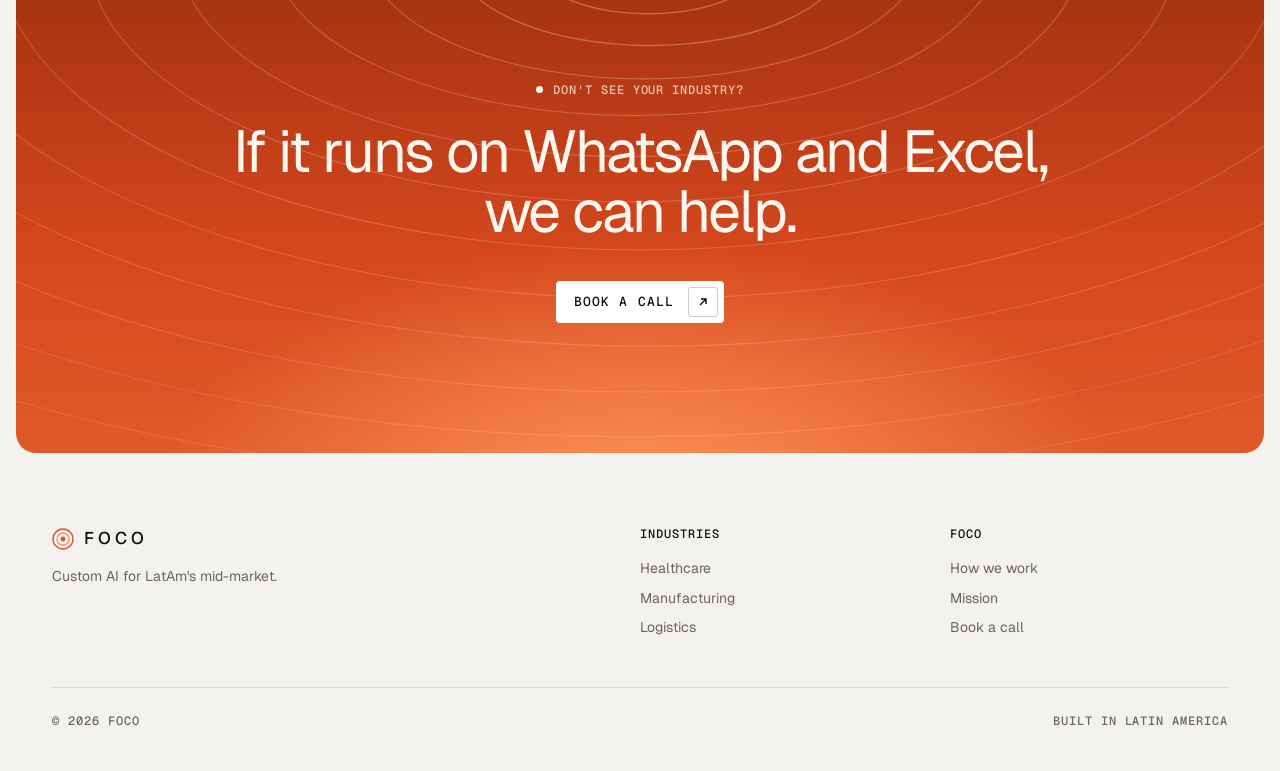
==== commit 332e8e6d: "Reposition copy: LatAm mid-market at the forefront of AI Co-Authored-By: Claude Opus 5.5 <noreply@an" ====
--- a/industries.html
+++ b/industries.html
@@ -60,8 +60,8 @@
 
 <div class="announce mono">
   <span class="dot" aria-hidden="true"></span>
-  <span data-l="en">Built for Latin America's real industries · Healthcare · Manufacturing · Logistics</span>
-  <span data-l="es">Hecho para las industrias reales de Latinoamérica · Salud · Manufactura · Logística</span>
+  <span data-l="en">LatAm's mid-market at the forefront of AI · Healthcare · Manufacturing · Logistics</span>
+  <span data-l="es">La empresa mediana a la vanguardia de la IA · Salud · Manufactura · Logística</span>
 </div>
 
 <header class="site">
@@ -100,12 +100,12 @@
     <div class="wrap" style="position:relative">
       <p class="label mono"><span data-l="en">Industries</span><span data-l="es">Industrias</span></p>
       <h1 class="display">
-        <span data-l="en">Empowering the industries that move Latin America.</span>
-        <span data-l="es">Potenciando las industrias que mueven Latinoamérica.</span>
+        <span data-l="en">The industries that move Latin America, at the forefront of AI.</span>
+        <span data-l="es">Las industrias que mueven Latinoamérica, a la vanguardia de la IA.</span>
       </h1>
       <p class="lead">
-        <span data-l="en">Hospitals, plants and fleets are the backbone of the region — and they still run on phones, chats and spreadsheets. Foco brings AI to the work that keeps them running.</span>
-        <span data-l="es">Hospitales, plantas y flotas son la columna vertebral de la región, y todavía funcionan con teléfonos, chats y planillas. Foco lleva la IA al trabajo que las mantiene en marcha.</span>
+        <span data-l="en">Clinics, plants and fleets still run on phones, chats and spreadsheets. We build custom AI into the systems they already use.</span>
+        <span data-l="es">Clínicas, plantas y flotas todavía funcionan con teléfonos, chats y planillas. Construimos IA a la medida dentro de los sistemas que ya usan.</span>
       </p>
 
       <nav class="cells cells-3 jump" aria-label="Industries">
@@ -340,7 +340,7 @@
           <svg width="22" height="22" viewBox="0 0 22 22" aria-hidden="true"><circle cx="11" cy="11" r="10" fill="none" stroke="currentColor" stroke-width="1.4"/><circle cx="11" cy="11" r="6" fill="none" stroke="currentColor" stroke-width="1.4" opacity=".55"/><circle cx="11" cy="11" r="2.4" fill="currentColor"/></svg>
           <span style="color:var(--ink)">Foco</span>
         </a>
-        <p><span data-l="en">AI for the back office of LatAm's mid-market.</span><span data-l="es">IA para la operación de la empresa mediana latinoamericana.</span></p>
+        <p><span data-l="en">Custom AI for LatAm's mid-market.</span><span data-l="es">IA a la medida para la empresa mediana latinoamericana.</span></p>
       </div>
       <div>
         <h4 class="mono"><span data-l="en">Industries</span><span data-l="es">Industrias</span></h4>
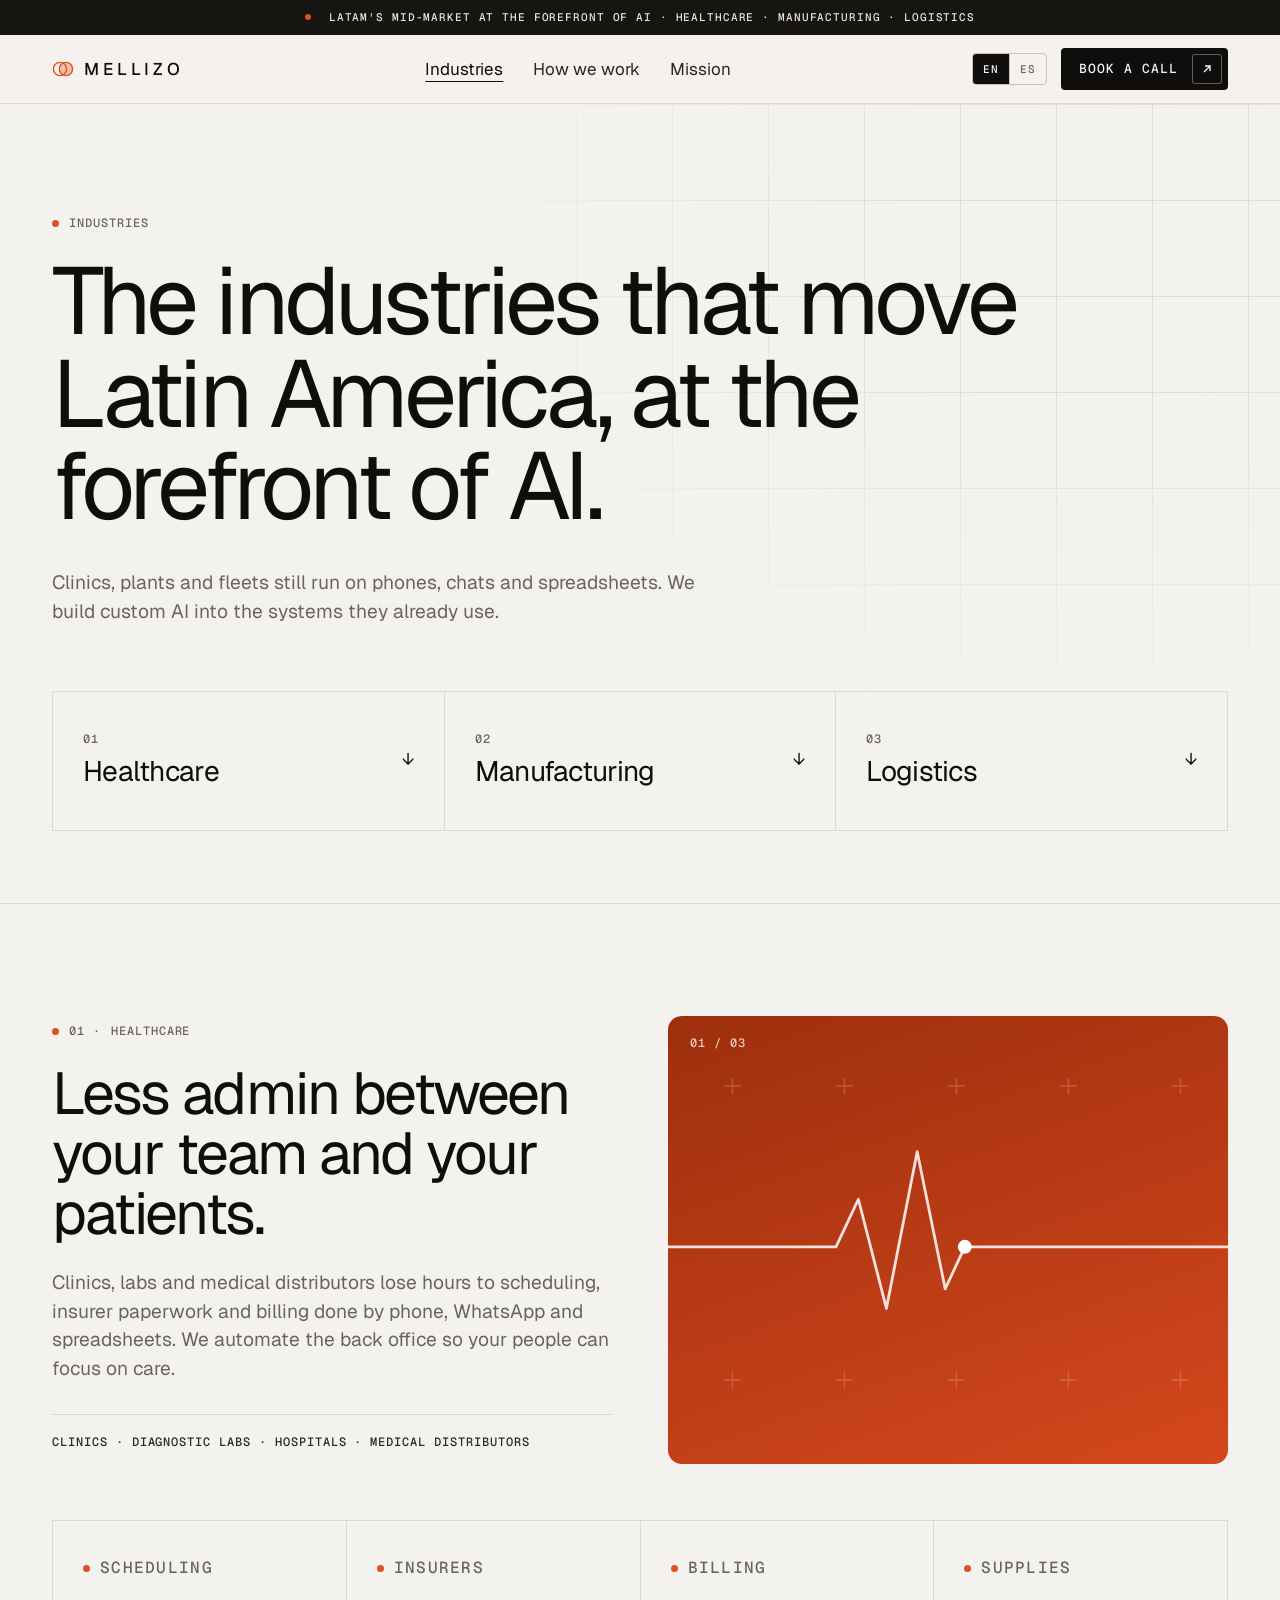
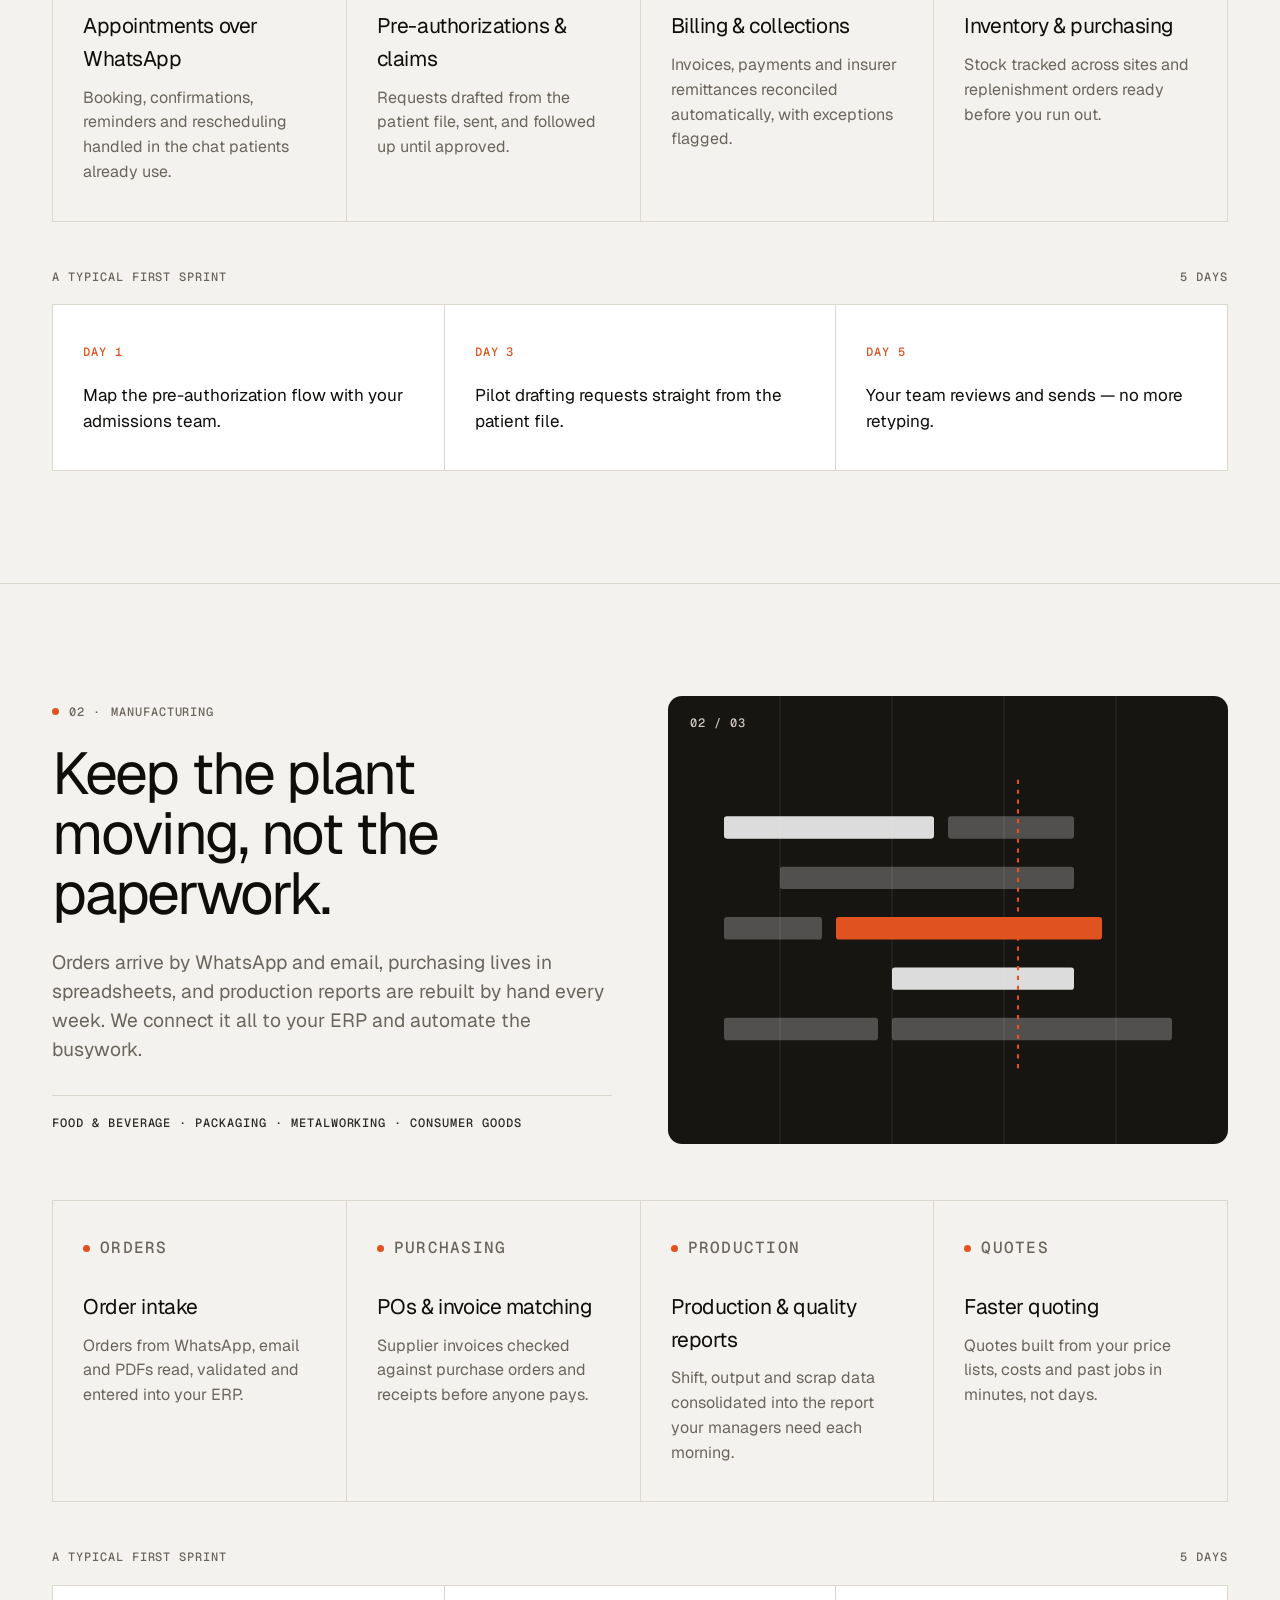
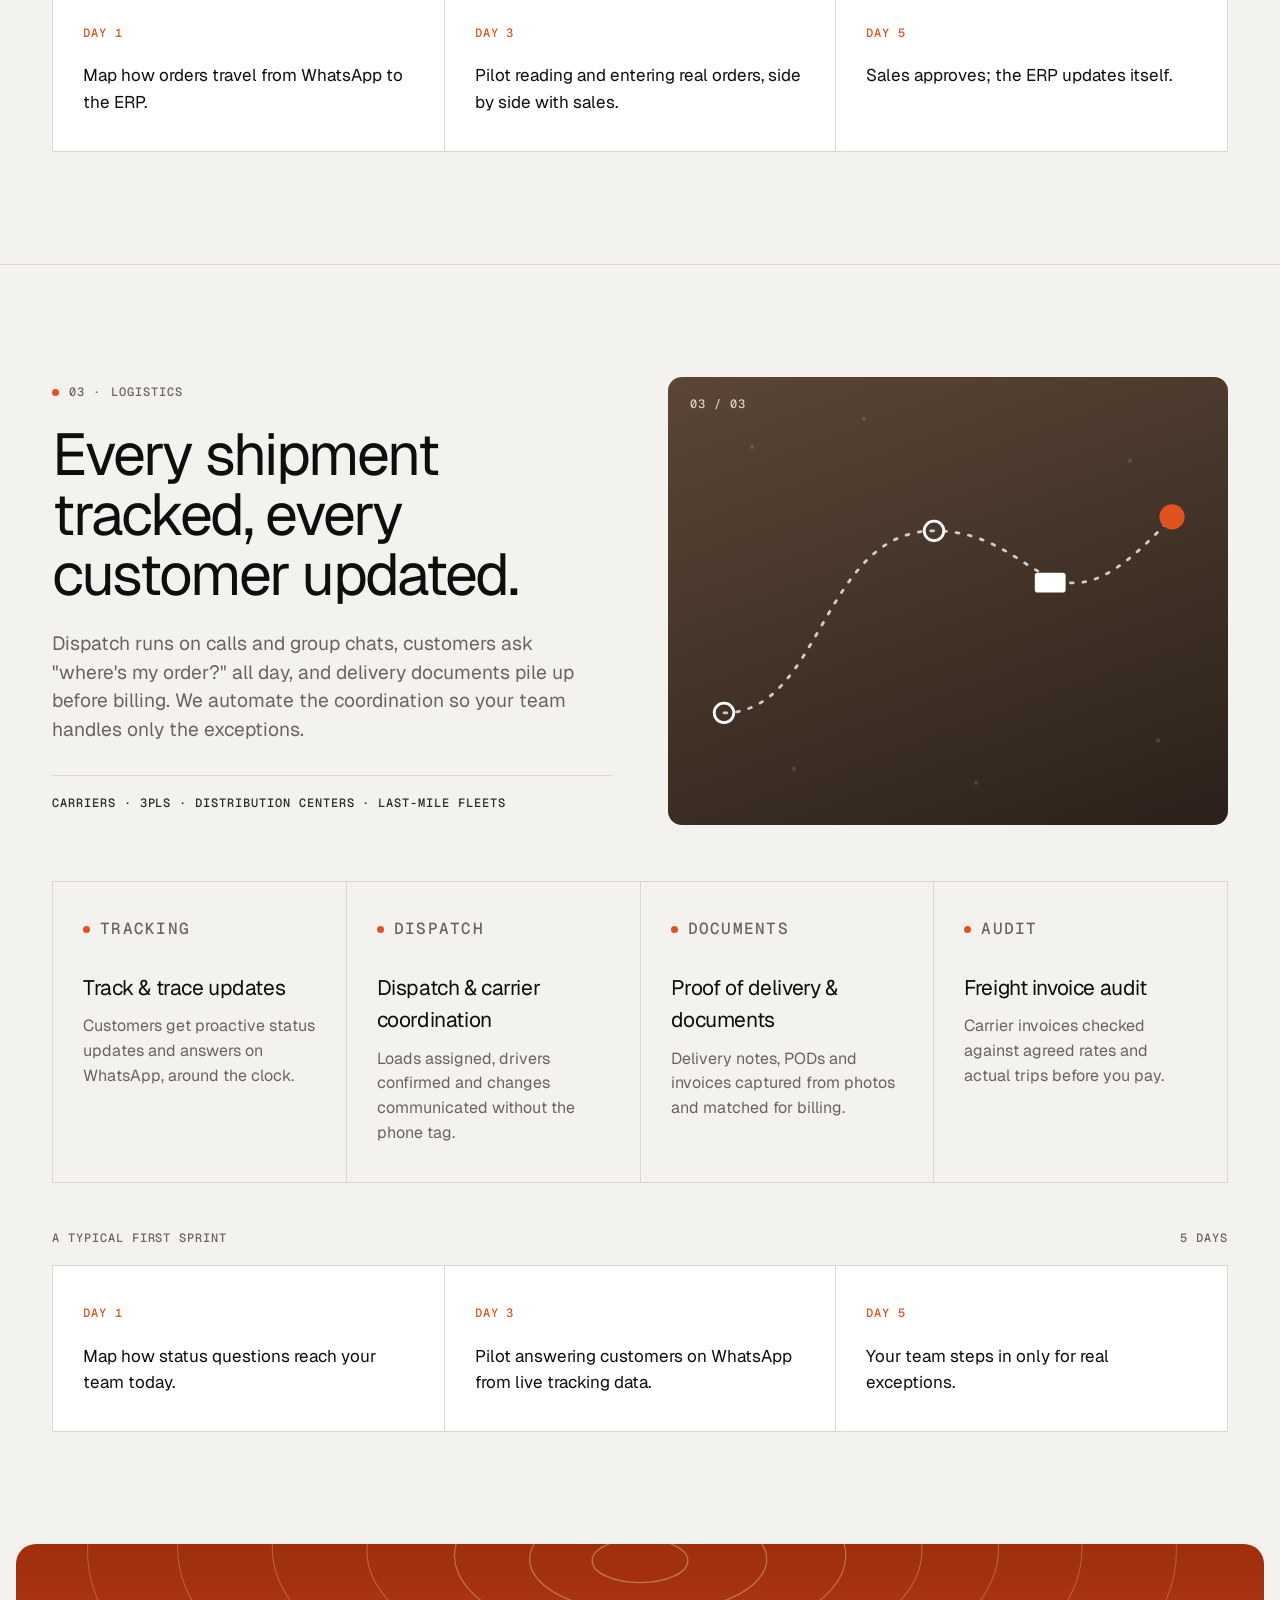
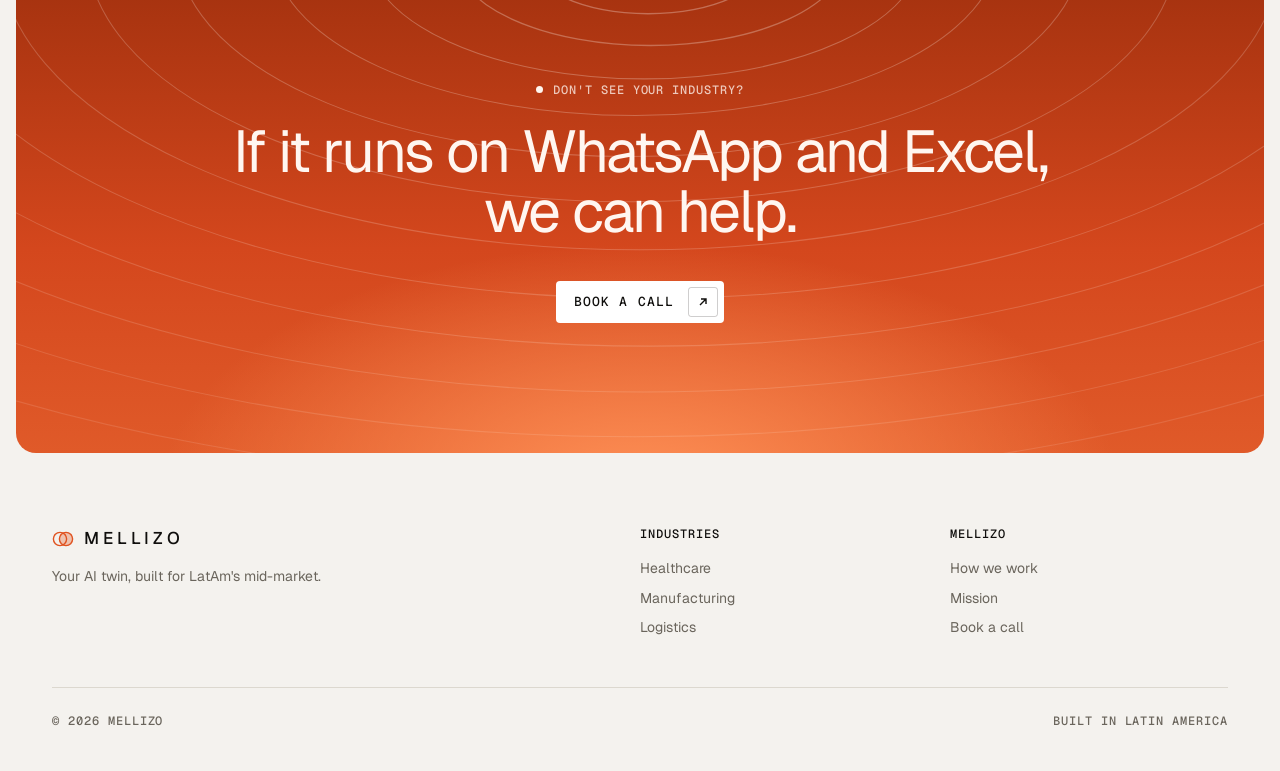
==== commit 0b861163: "Rebrand to Mellizo and serve on mellizoai.com Rename Foco to Mellizo ("your AI twin") across the lan" ====
--- a/industries.html
+++ b/industries.html
@@ -3,24 +3,32 @@
 <head>
   <meta charset="utf-8">
   <meta name="viewport" content="width=device-width, initial-scale=1">
-  <title data-en="Industries — Foco" data-es="Industrias — Foco">Industries — Foco</title>
+  <title data-en="Industries — Mellizo" data-es="Industrias — Mellizo">Industries — Mellizo</title>
   <meta name="description"
-        data-en="Foco brings AI to the back office of LatAm's healthcare, manufacturing and logistics companies."
-        data-es="Foco lleva la IA a la operación de empresas de salud, manufactura y logística en Latinoamérica."
-        content="Foco brings AI to the back office of LatAm's healthcare, manufacturing and logistics companies.">
+        data-en="Mellizo brings an AI twin to the back office of LatAm's healthcare, manufacturing and logistics companies."
+        data-es="Mellizo lleva un mellizo de IA a la operación de empresas de salud, manufactura y logística en Latinoamérica."
+        content="Mellizo brings an AI twin to the back office of LatAm's healthcare, manufacturing and logistics companies.">
+  <link rel="canonical" href="https://mellizoai.com/industries.html">
+  <link rel="icon" href="data:image/svg+xml,%3Csvg xmlns=%27http://www.w3.org/2000/svg%27 viewBox=%270 0 22 22%27%3E%3Ccircle cx=%278%27 cy=%2711%27 r=%276.6%27 fill=%27none%27 stroke=%27%23e0521f%27 stroke-width=%271.8%27/%3E%3Ccircle cx=%2714%27 cy=%2711%27 r=%276.6%27 fill=%27%23e0521f%27 fill-opacity=%27.35%27 stroke=%27%23e0521f%27 stroke-width=%271.8%27/%3E%3C/svg%3E">
+  <meta property="og:type" content="website">
+  <meta property="og:site_name" content="Mellizo">
+  <meta property="og:url" content="https://mellizoai.com/industries.html">
+  <meta property="og:title" content="Industries — Mellizo">
+  <meta property="og:description" content="Mellizo brings an AI twin to the back office of LatAm's healthcare, manufacturing and logistics companies.">
+  <meta name="twitter:card" content="summary">
   <link rel="preconnect" href="https://fonts.googleapis.com">
   <link rel="preconnect" href="https://fonts.gstatic.com" crossorigin>
   <link href="https://fonts.googleapis.com/css2?family=Geist:wght@300;400;500;600&family=Geist+Mono:wght@400;500&display=swap" rel="stylesheet">
   <script>
     (function () {
       var lang = null;
-      try { lang = localStorage.getItem("foco-lang"); } catch (e) {}
+      try { lang = localStorage.getItem("mellizo-lang"); } catch (e) {}
       if (lang !== "en" && lang !== "es") lang = (navigator.language || "").toLowerCase().indexOf("es") === 0 ? "es" : "en";
       document.documentElement.setAttribute("data-lang", lang);
       document.documentElement.setAttribute("lang", lang);
     })();
   </script>
-  <link rel="stylesheet" href="styles.css">
+  <link rel="stylesheet" href="styles.css?v=7">
   <style>
     .page-hero { position: relative; padding-block: 104px 72px; overflow: hidden; }
     .page-hero .display { max-width: 11em; margin-bottom: 36px; }
@@ -66,13 +74,9 @@
 
 <header class="site">
   <div class="wrap nav">
-    <a class="logo" href="./" aria-label="Foco home">
-      <svg width="22" height="22" viewBox="0 0 22 22" aria-hidden="true">
-        <circle cx="11" cy="11" r="10" fill="none" stroke="currentColor" stroke-width="1.4"/>
-        <circle cx="11" cy="11" r="6" fill="none" stroke="currentColor" stroke-width="1.4" opacity=".55"/>
-        <circle cx="11" cy="11" r="2.4" fill="currentColor"/>
-      </svg>
-      Foco
+    <a class="logo" href="./" aria-label="Mellizo home">
+      <svg width="22" height="22" viewBox="0 0 22 22" aria-hidden="true"><circle cx="8" cy="11" r="6.6" fill="none" stroke="currentColor" stroke-width="1.4"/><circle cx="14" cy="11" r="6.6" fill="currentColor" fill-opacity=".3" stroke="currentColor" stroke-width="1.4"/></svg>
+      Mellizo
     </a>
     <nav class="nav-links">
       <a href="industries.html" aria-current="page"><span data-l="en">Industries</span><span data-l="es">Industrias</span></a>
@@ -84,7 +88,7 @@
         <button type="button" data-set-lang="en" aria-pressed="true">EN</button>
         <button type="button" data-set-lang="es" aria-pressed="false">ES</button>
       </div>
-      <a class="btn" href="#contact" data-book>
+      <a class="btn" href="https://cal.com/tomas-ploquin-ebghp6/30min" data-book>
         <span data-l="en">Book a call</span><span data-l="es">Agendar</span>
         <span class="ic" aria-hidden="true"><svg width="12" height="12" viewBox="0 0 12 12"><path d="M3 9 9 3M4 3h5v5" fill="none" stroke="currentColor" stroke-width="1.4"/></svg></span>
       </a>
@@ -323,7 +327,7 @@
           <span data-l="en">If it runs on WhatsApp and Excel, we can help.</span>
           <span data-l="es">Si funciona con WhatsApp y Excel, podemos ayudar.</span>
         </h2>
-        <a class="btn btn-light" href="#contact" data-book>
+        <a class="btn btn-light" href="https://cal.com/tomas-ploquin-ebghp6/30min" data-book>
           <span data-l="en">Book a call</span><span data-l="es">Agenda una llamada</span>
           <span class="ic" aria-hidden="true"><svg width="12" height="12" viewBox="0 0 12 12"><path d="M3 9 9 3M4 3h5v5" fill="none" stroke="currentColor" stroke-width="1.4"/></svg></span>
         </a>
@@ -336,11 +340,11 @@
   <div class="wrap">
     <div class="foot-grid">
       <div>
-        <a class="logo" href="./" aria-label="Foco home">
-          <svg width="22" height="22" viewBox="0 0 22 22" aria-hidden="true"><circle cx="11" cy="11" r="10" fill="none" stroke="currentColor" stroke-width="1.4"/><circle cx="11" cy="11" r="6" fill="none" stroke="currentColor" stroke-width="1.4" opacity=".55"/><circle cx="11" cy="11" r="2.4" fill="currentColor"/></svg>
-          <span style="color:var(--ink)">Foco</span>
+        <a class="logo" href="./" aria-label="Mellizo home">
+          <svg width="22" height="22" viewBox="0 0 22 22" aria-hidden="true"><circle cx="8" cy="11" r="6.6" fill="none" stroke="currentColor" stroke-width="1.4"/><circle cx="14" cy="11" r="6.6" fill="currentColor" fill-opacity=".3" stroke="currentColor" stroke-width="1.4"/></svg>
+          <span style="color:var(--ink)">Mellizo</span>
         </a>
-        <p><span data-l="en">Custom AI for LatAm's mid-market.</span><span data-l="es">IA a la medida para la empresa mediana latinoamericana.</span></p>
+        <p><span data-l="en">Your AI twin, built for LatAm's mid-market.</span><span data-l="es">Tu mellizo de IA, hecho para la empresa mediana latinoamericana.</span></p>
       </div>
       <div>
         <h4 class="mono"><span data-l="en">Industries</span><span data-l="es">Industrias</span></h4>
@@ -351,21 +355,21 @@
         </ul>
       </div>
       <div>
-        <h4 class="mono">Foco</h4>
+        <h4 class="mono">Mellizo</h4>
         <ul>
           <li><a href="./#how"><span data-l="en">How we work</span><span data-l="es">Cómo trabajamos</span></a></li>
           <li><a href="./#mission"><span data-l="en">Mission</span><span data-l="es">Misión</span></a></li>
-          <li><a href="#contact" data-book><span data-l="en">Book a call</span><span data-l="es">Agendar llamada</span></a></li>
+          <li><a href="https://cal.com/tomas-ploquin-ebghp6/30min" data-book><span data-l="en">Book a call</span><span data-l="es">Agendar llamada</span></a></li>
         </ul>
       </div>
     </div>
     <div class="foot-bottom mono">
-      <span>© <span id="year">2026</span> Foco</span>
+      <span>© <span id="year">2026</span> Mellizo</span>
       <span><span data-l="en">Built in Latin America</span><span data-l="es">Hecho en Latinoamérica</span></span>
     </div>
   </div>
 </footer>
 
-<script src="site.js"></script>
+<script src="site.js?v=7"></script>
 </body>
 </html>
--- a/styles.css
+++ b/styles.css
@@ -1,5 +1,5 @@
 /* ==========================================================================
-   Foco — shared styles
+   Mellizo — shared styles
    ========================================================================== */
 
 :root {
@@ -291,3 +291,75 @@
   .closing-inner { padding-block: 96px; }
   .tile-art { aspect-ratio: 4 / 3; }
 }
+
+/* ---------- Booking dialog (embedded Google Calendar) ---------- */
+dialog.book {
+  width: min(1120px, calc(100vw - 32px)); height: min(860px, calc(100dvh - 32px));
+  max-width: none; max-height: none; margin: auto; padding: 0;
+  border: 0; border-radius: var(--radius); overflow: hidden;
+  background: var(--surface); color: var(--ink);
+  box-shadow: 0 50px 140px -30px rgba(40, 12, 0, .6);
+  grid-template-columns: 340px 1fr;
+}
+dialog.book[open] { display: grid; animation: book-in .28s cubic-bezier(.2, .8, .2, 1); }
+dialog.book::backdrop { background: rgba(15, 14, 12, .6); backdrop-filter: blur(6px); -webkit-backdrop-filter: blur(6px); }
+@keyframes book-in { from { opacity: 0; transform: translateY(12px) scale(.985); } }
+@media (prefers-reduced-motion: reduce) { dialog.book[open] { animation: none; } }
+
+/* Branded side panel */
+.book-panel {
+  position: relative; isolation: isolate; overflow: hidden;
+  display: flex; flex-direction: column; gap: 32px; padding: 30px 30px 26px;
+  color: var(--on-brand);
+  background:
+    radial-gradient(90% 55% at 50% 108%, var(--brand-glow) 0%, transparent 70%),
+    linear-gradient(180deg, var(--brand-deep) 0%, var(--brand) 62%, #e05a29 100%);
+}
+.book-panel .logo { color: var(--on-brand); }
+.book-panel .logo svg { color: var(--on-brand); }
+.book-intro { flex: 1; }
+.book-panel .label { color: rgba(255, 255, 255, .78); margin: 0 0 16px; }
+.book-panel .label::before { background: #fff; }
+.book-title { margin: 0; font-size: 34px; font-weight: 400; letter-spacing: -0.035em; line-height: 1.05; }
+.book-sub { margin: 14px 0 0; font-size: 15px; line-height: 1.5; color: rgba(255, 255, 255, .82); }
+.book-points { list-style: none; margin: 30px 0 0; padding: 0; border-top: 1px solid rgba(255, 255, 255, .22); }
+.book-points li { display: flex; gap: 14px; align-items: baseline; padding: 13px 0; font-size: 15px; border-bottom: 1px solid rgba(255, 255, 255, .22); }
+.book-points .mono { font-size: 11px; color: rgba(255, 255, 255, .6); }
+.book-foot { margin: 0; font-size: 11px; color: rgba(255, 255, 255, .7); }
+
+/* Calendar side */
+.book-main { display: flex; flex-direction: column; min-width: 0; min-height: 0; }
+.book-bar { display: flex; justify-content: space-between; align-items: center; gap: 16px; padding: 14px 16px 14px 24px; border-bottom: 1px solid var(--line); }
+.book-bar .label { margin: 0; }
+.book-close {
+  flex-shrink: 0; width: 38px; height: 38px; display: grid; place-items: center; cursor: pointer;
+  border: 1px solid var(--line); border-radius: 8px; background: transparent; color: var(--ink);
+  transition: border-color .15s, background .15s;
+}
+.book-close:hover { border-color: var(--ink); background: var(--bg-2); }
+.book-close:focus-visible { outline: 2px solid var(--accent); outline-offset: 2px; }
+.book-body { position: relative; flex: 1; min-height: 0; background: #fff; }
+.book-body iframe { position: absolute; inset: 0; width: 100%; height: 100%; border: 0; }
+.book-loading { position: absolute; inset: 0; margin: 0; display: grid; place-items: center; color: #8b857b; }
+dialog.book.is-loaded .book-loading { display: none; }
+.book-cal { display: none; }
+dialog.book.is-cal .book-body { background: var(--surface); overflow-y: auto; -webkit-overflow-scrolling: touch; }
+dialog.book.is-cal .book-body iframe { display: none; }
+dialog.book.is-cal .book-cal { display: block; position: relative; min-height: 100%; padding: 8px 4px; }
+dialog.book.is-cal .book-cal iframe { display: block; position: static; height: auto; }
+body.book-open { overflow: hidden; }
+
+@media (max-width: 860px) {
+  dialog.book { grid-template-columns: 1fr; grid-template-rows: auto 1fr; }
+  .book-panel { gap: 0; padding: 18px 20px 20px; }
+  .book-panel .logo, .book-sub, .book-points, .book-foot { display: none; }
+  .book-panel .label { margin-bottom: 8px; }
+  .book-title { font-size: 24px; padding-right: 48px; }
+  .book-bar { position: absolute; top: 12px; right: 12px; padding: 0; border: 0; }
+  .book-bar .label { display: none; }
+  .book-close { border-color: rgba(255, 255, 255, .45); color: #fff; }
+  .book-close:hover { background: rgba(255, 255, 255, .12); border-color: #fff; }
+}
+@media (max-width: 640px) {
+  dialog.book { width: 100vw; height: 100dvh; border-radius: 0; }
+}
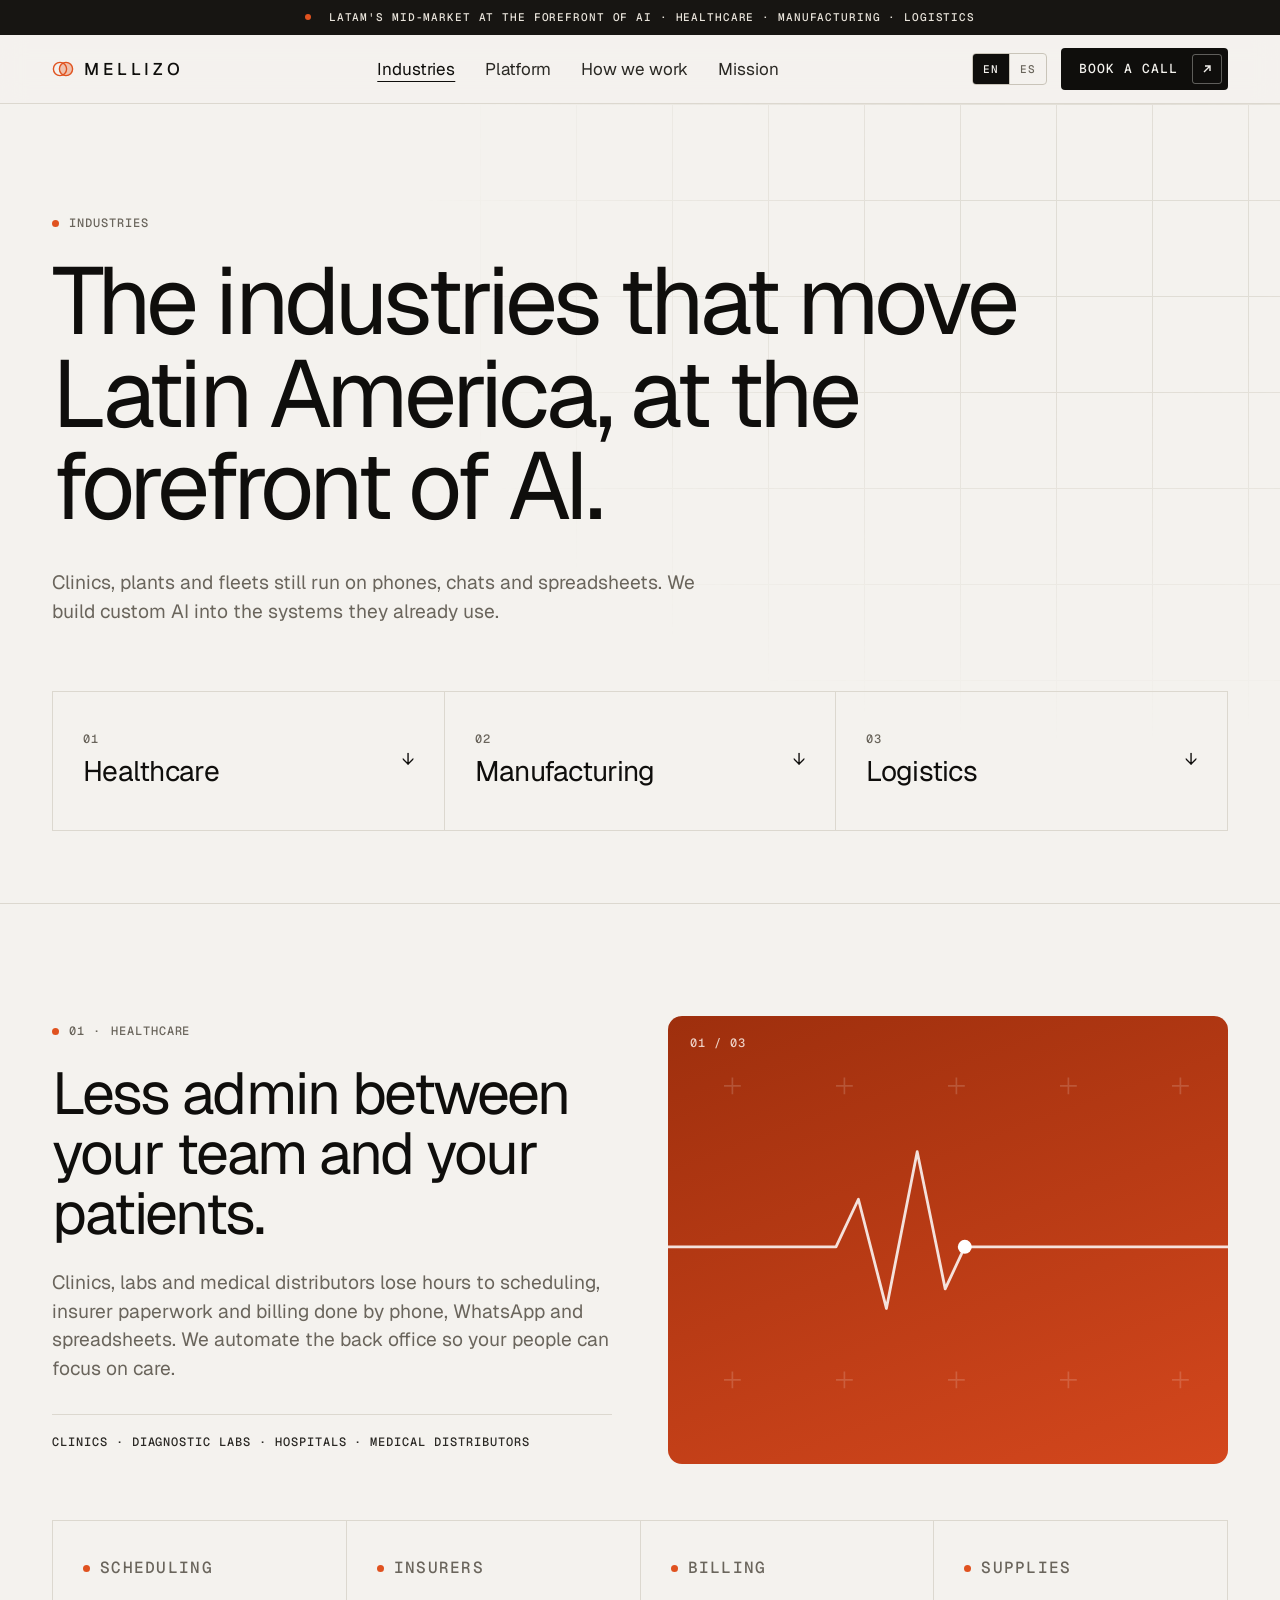
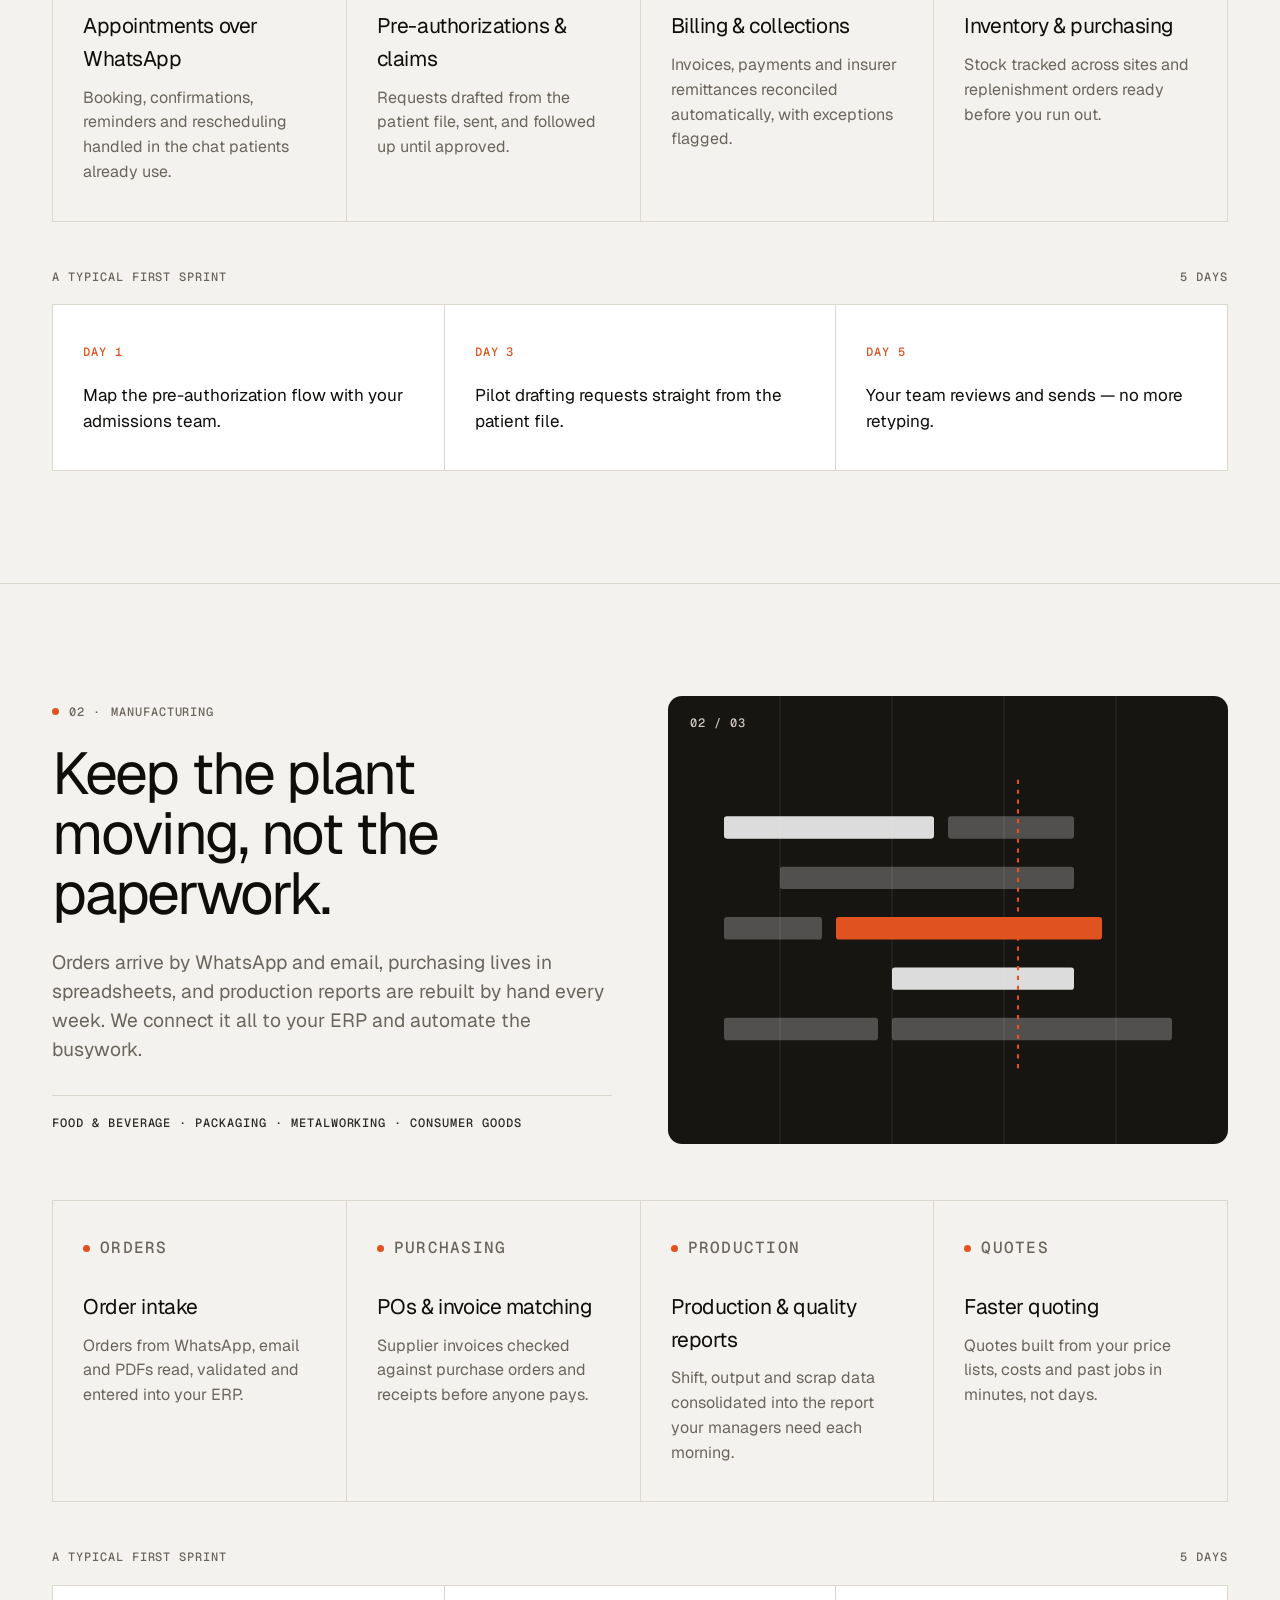
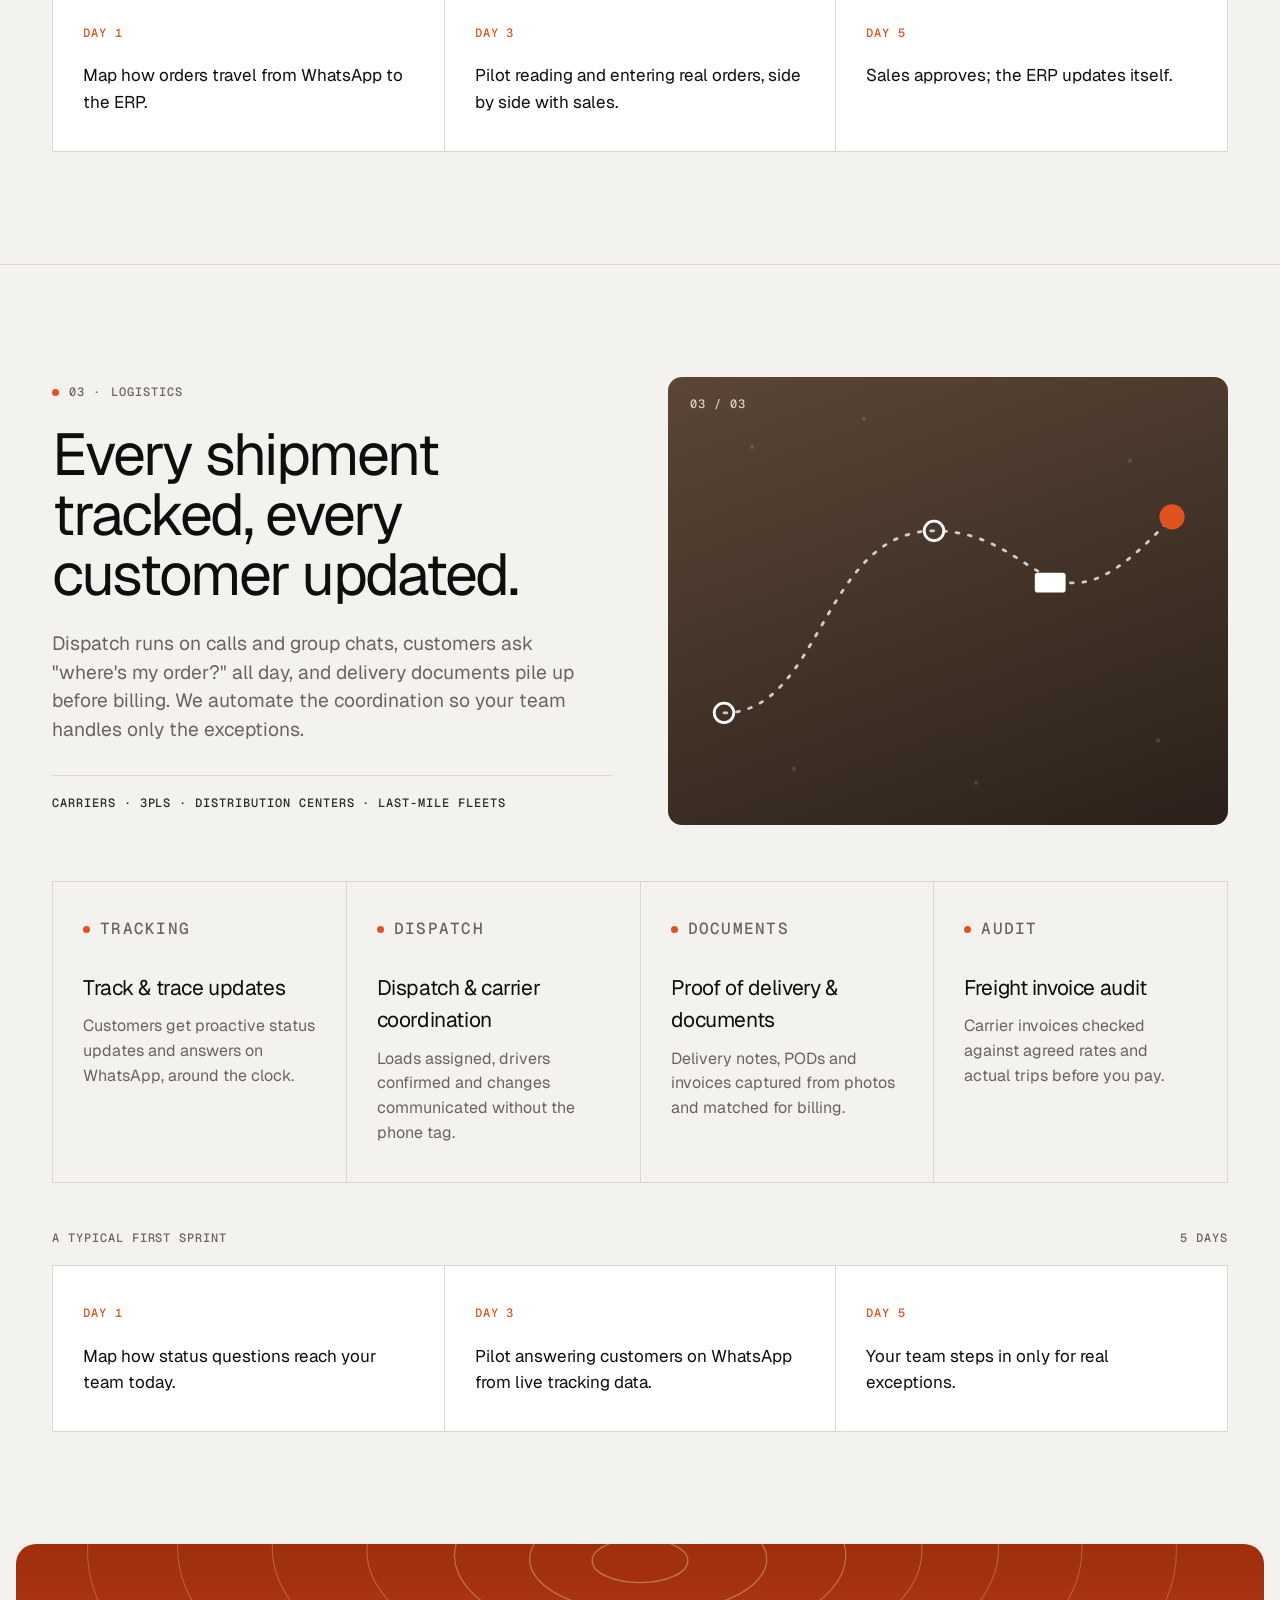
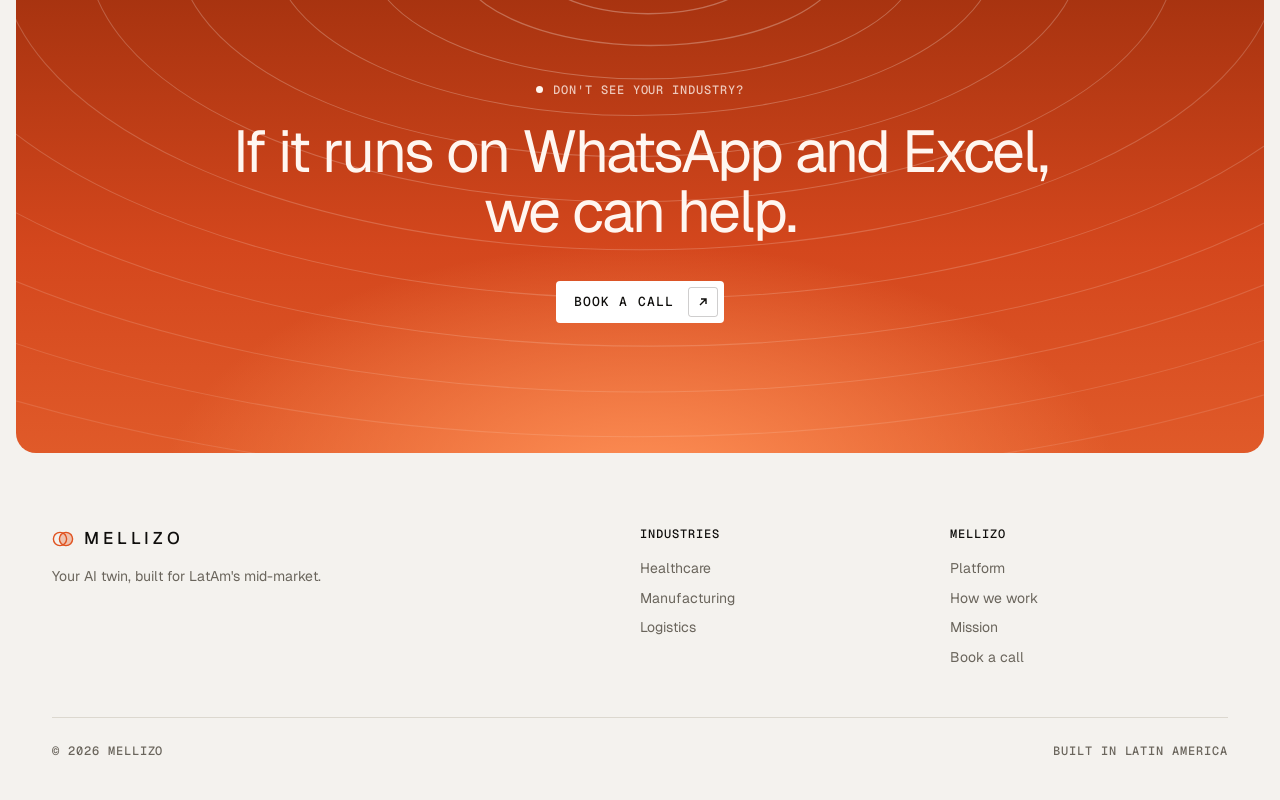
==== commit a6bdd207: "Add Platform page with animated walkthrough New platform.html plays a five-stage walkthrough (Source" ====
--- a/industries.html
+++ b/industries.html
@@ -80,6 +80,7 @@
     </a>
     <nav class="nav-links">
       <a href="industries.html" aria-current="page"><span data-l="en">Industries</span><span data-l="es">Industrias</span></a>
+      <a href="platform.html"><span data-l="en">Platform</span><span data-l="es">Plataforma</span></a>
       <a href="./#how"><span data-l="en">How we work</span><span data-l="es">Cómo trabajamos</span></a>
       <a href="./#mission"><span data-l="en">Mission</span><span data-l="es">Misión</span></a>
     </nav>
@@ -357,6 +358,7 @@
       <div>
         <h4 class="mono">Mellizo</h4>
         <ul>
+          <li><a href="platform.html"><span data-l="en">Platform</span><span data-l="es">Plataforma</span></a></li>
           <li><a href="./#how"><span data-l="en">How we work</span><span data-l="es">Cómo trabajamos</span></a></li>
           <li><a href="./#mission"><span data-l="en">Mission</span><span data-l="es">Misión</span></a></li>
           <li><a href="https://cal.com/tomas-ploquin-ebghp6/30min" data-book><span data-l="en">Book a call</span><span data-l="es">Agendar llamada</span></a></li>
